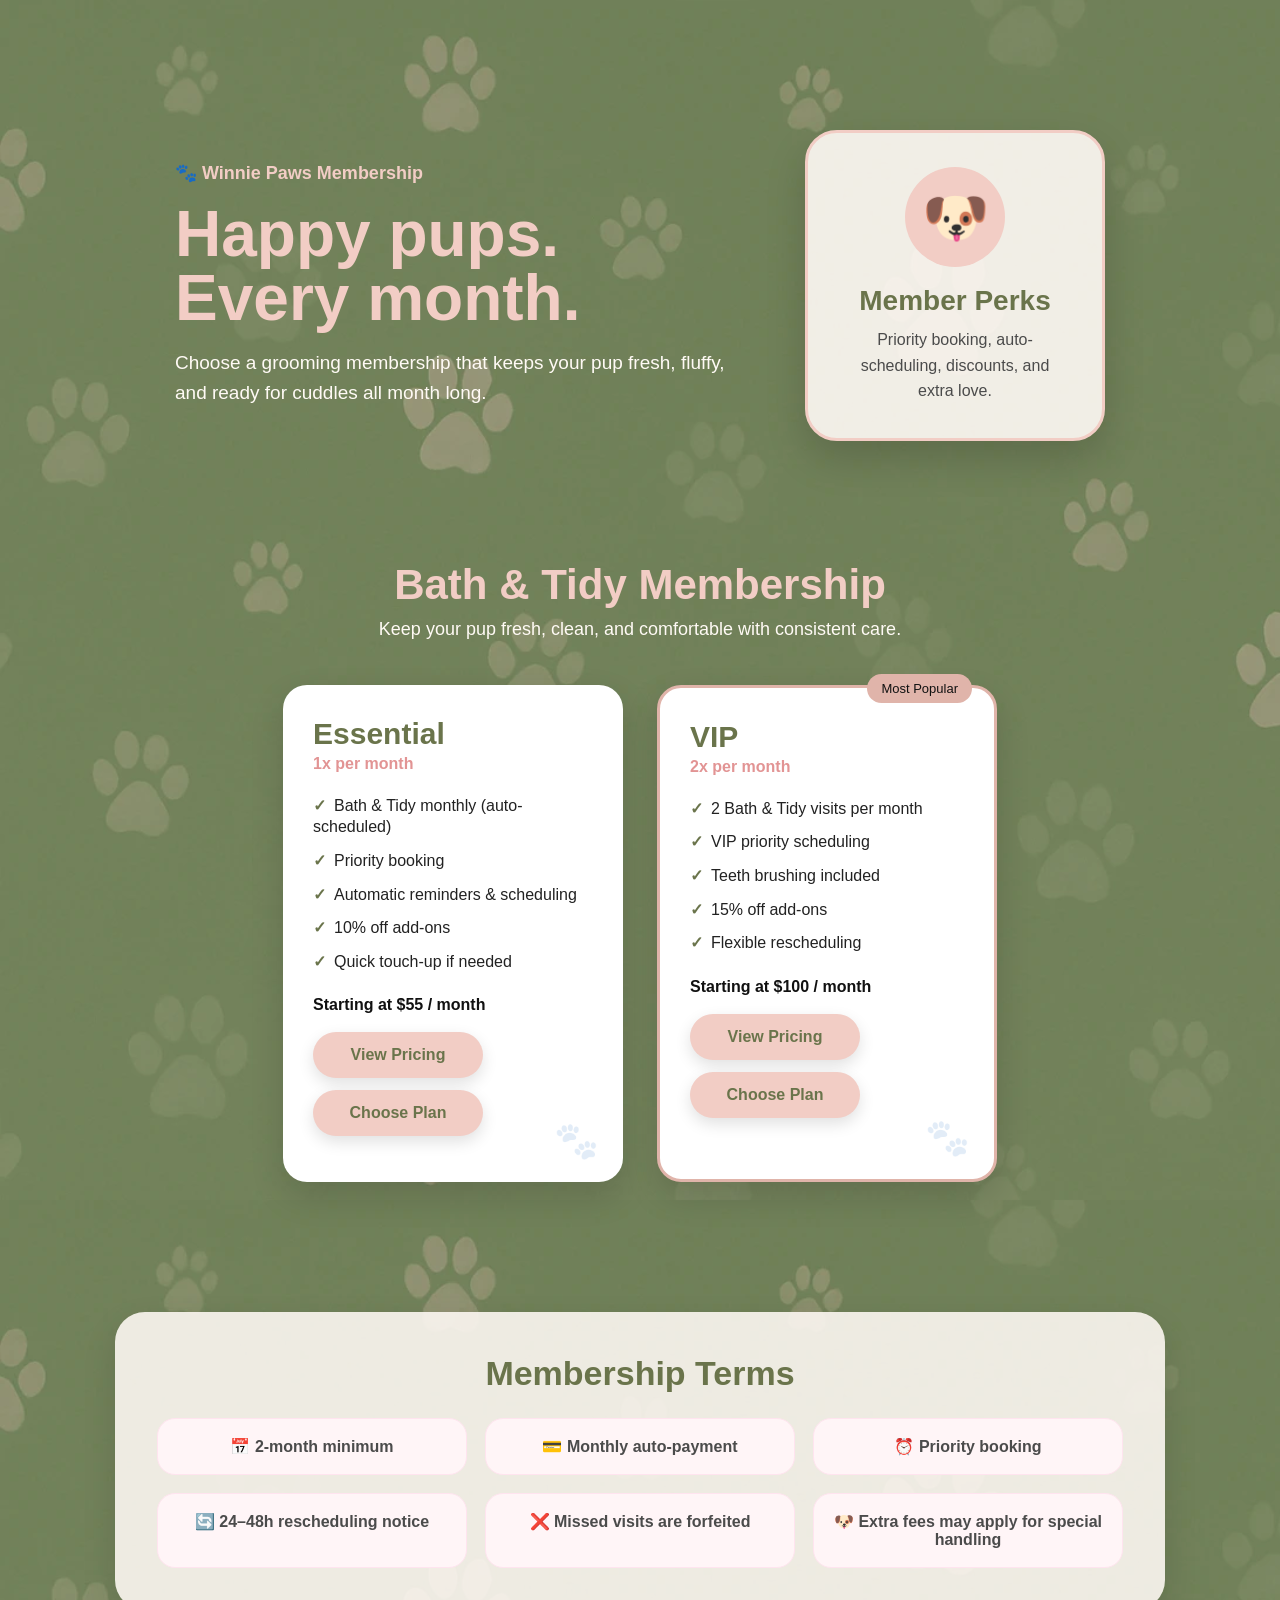
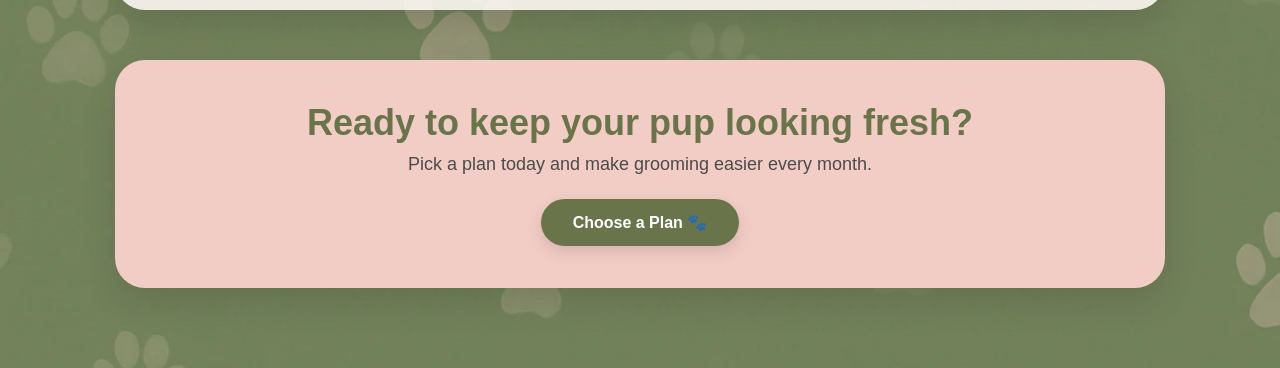
==== membership.html @ af41dc12 "Membership First commit" ====
<!DOCTYPE html>
<html lang="en">
  <head>
    <meta charset="UTF-8">
    <meta name="viewport" content="width=device-width, initial-scale=1">
    <title>Membership Plan | Winnie Paws</title>
    <link rel="stylesheet" href="styles.css" />
    <link rel="stylesheet" href="membership.css" />
  </head>

  <body>
    <section class="membership-hero">
      <div class="membership-hero-text">
        <span class="eyebrow">🐾 Winnie Paws Membership</span>
        <h1>Happy pups. Every month.</h1>
        <p>
        Choose a grooming membership that keeps your pup fresh, fluffy,
        and ready for cuddles all month long.
        </p>
      </div>

      <div class="membership-hero-card">
        <div class="pup-circle">🐶</div>
        <h3>Member Perks</h3>
        <p>Priority booking, auto-scheduling, discounts, and extra love.</p>
      </div>
    </section>

    <section class="membership-category">
      <div class="membership-category-header">
        <h2>Bath & Tidy Membership</h2>
        <p>Keep your pup fresh, clean, and comfortable with consistent care.</p>
      </div>

      <div class="membership-grid">

        <!-- ESSENTIAL -->
        <div class="plan-card">
          <h3>Essential</h3>
          <span class="plan-tag">1x per month</span>

          <ul>
            <li>Bath & Tidy monthly (auto-scheduled)</li>
            <li>Priority booking</li>
            <li>Automatic reminders & scheduling</li>
            <li>10% off add-ons</li>
            <li>Quick touch-up if needed</li>
          </ul>

          <div class="plan-price">Starting at $55 / month</div>

          <button class="btn view-pricing" data-plan="bath-essential">
            View Pricing
          </button>

          <button class="btn membership-checkout">
            Choose Plan
          </button>
        </div>

        <!-- VIP -->
        <div class="plan-card featured">
          <div class="badge">Most Popular</div>

          <h3>VIP</h3>
          <span class="plan-tag">2x per month</span>

          <ul>
            <li>2 Bath & Tidy visits per month</li>
            <li>VIP priority scheduling</li>
            <li>Teeth brushing included</li>
            <li>15% off add-ons</li>
            <li>Flexible rescheduling</li>
          </ul>

          <div class="plan-price">Starting at $100 / month</div>

          <button class="btn view-pricing" data-plan="bath-vip">
            View Pricing
          </button>

          <button class="btn membership-checkout">
            Choose Plan
          </button>
        </div>

      </div>
    </section>

    <section class="membership-terms">
      <h2>Membership Terms</h2>
      <div class="terms-grid">
        <div>📅 2-month minimum</div>
        <div>💳 Monthly auto-payment</div>
        <div>⏰ Priority booking</div>
        <div>🔄 24–48h rescheduling notice</div>
        <div>❌ Missed visits are forfeited</div>
        <div>🐶 Extra fees may apply for special handling</div>
      </div>
    </section>

    <section class="membership-cta">
      <h2>Ready to keep your pup looking fresh?</h2>
      <p>Pick a plan today and make grooming easier every month.</p>
      <a href="#bath-tidy" class="btn">Choose a Plan 🐾</a>
    </section>

    <!-- PRICES MODAL -->
    <div id="priceModal" class="price-modal-overlay" aria-hidden="true">
      <div class="price-modal-card" role="dialog" aria-modal="true" aria-labelledby="priceModalTitle">
        <button class="price-close" aria-label="Close pricing popup">&times;</button>

        <div class="price-header">
          <h2 id="priceModalTitle">Membership Pricing</h2>
          <p id="priceModalSubtitle">Pricing by dog size</p>
        </div>

        <div class="price-body" id="priceModalBody"></div>
      </div>
    </div>

    <script src="main.js" defer></script>

  </body>
</html>
---- styles.css ----
* {
    margin: 0;
    padding: 0;
    box-sizing: border-box;
}

/* colors */
:root {
  --primary-color: #ebdcdc;
  --secondary-color: #ebdcdc;
  --third-color: #e29494;
  --green: #808e5d;
  --green-dark: #6a744b;
  --pink: #f2cdc5;
  --pink-dark: #e0b4aa;
  --text-light: #fffaf5;
  --text-dark: #4b4b4b;
}

html {
  scroll-behavior: smooth;
  scroll-padding-top: 90px; /* header height */
}

body {
  font-family: arial, helvetica, sans-serif;
  background-color: #708055;
}

/* ==== HEADER SECTION ===== */
header {
  position: fixed;
  top: 0;
  width: 100%;
  background-color: rgba(0, 0, 0, 0);
  backdrop-filter: blur(6px);            /* optional blur */
  padding: 18px 0;
  box-shadow: none;
  z-index: 1000;
  transition: background 0.3s ease, box-shadow 0.3s ease;
}

header .container {
  width: 90%;
  max-width: 1200px;
  margin: 0 auto;

  display: flex;
  align-items: center;
  justify-content: space-between;
}

/* logo */
.logo {
  display: flex;
  align-items: center;
  gap: 10px;
}

.logo img {
  width: 90px;
}

#logoText {
  width: 180px;
}

/* desktop nav */
.navbar ul {
  list-style: none;
  display: flex;
  gap: 30px;
}

.navbar a {
  text-decoration: none;
  color: var(--pink);
  font-size: 18px;
  font-weight: 500;

}

.navbar a:hover {
  color: var(--pink-dark);
}

.nav-btn {
  background-color: var(--pink);
  color: var(--green-dark) !important;
  padding: 8px 16px;
  border-radius: 14px;
  font-weight: 600;
  box-shadow: 0 2px 6px rgba(0,0,0,0.2);
}

.nav-btn:hover {
  background-color: var(--pink-dark);
}

/* HAMBURGER BUTTON (hidden on desktop) */
.nav-toggle {
  display: none;
  background: none;
  border: none;
  cursor: pointer;
  padding: 6px;
  margin-left: 16px;
  z-index: 1100; /* above overlay nav */
}

/* the 3 bars */
.nav-toggle span,
.nav-toggle span::before,
.nav-toggle span::after {
  display: block;
  width: 24px;
  height: 3px;
  border-radius: 999px;
  background-color: var(--pink);
  transition: transform 0.25s ease, opacity 0.25s ease, background-color 0.25s ease;
  position: relative;
}

.nav-toggle span::before,
.nav-toggle span::after {
  content: "";
  position: absolute;
  left: 0;
}

.nav-toggle span::before { top: -7px; }
.nav-toggle span::after  { top:  7px; }

/* X state when menu is open */
.nav-toggle.open span {
  background-color: transparent;
}
.nav-toggle.open span::before {
  transform: translateY(7px) rotate(45deg);
}
.nav-toggle.open span::after {
  transform: translateY(-7px) rotate(-45deg);
}

/* SCROLLED HEADER EFFECT */
header.scrolled {
  background-color: rgba(128, 142, 93, 0.75);
  backdrop-filter: blur(8px);
  box-shadow: 0 8px 20px rgba(0,0,0,0.15);
}

/* when mobile menu is open, lock background scroll */
body.nav-open {
  overflow: hidden;
}

/* ===== MOBILE NAV OVERLAY ===== */
@media (max-width: 850px) {
  header .container {
    width: 94%;
  }

  /* show hamburger */
  .nav-toggle {
    display: block;
  }

  /* full-screen overlay nav */
  .navbar {
    position: fixed;
    top: 0;
    left: 0;
    right: 0;
    bottom: 0;

    height: 100dvh;
    min-height: 100vh;

    background: none;

    z-index: 1050;

    /* layout */
    display: flex;
    justify-content: flex-start;   /* start from top */
    align-items: flex-start;
    padding-top: 100px;            /* space under logo / header */

    opacity: 0;
    pointer-events: none;
    transition: opacity 0.3s ease;

    /* moved bg from ::before to navbar itself (fixes iOS repaint bug) */
    background-color: var(--green);
    background-image: url("./img/hero-bg.webp");
    background-repeat: repeat;
    background-size: 1400px;
    background-position: top left;

    /* force iOS Safari to paint this layer immediately */
    transform: translateZ(0);
    -webkit-transform: translateZ(0);
    will-change: transform, opacity;
  }

  .navbar ul {
    flex-direction: column;
    gap: 24px;
    width: 100%;
    align-items: center;
  }

  .navbar li {
    width: 100%;
    text-align: center;
  }

  .navbar a {
    font-size: 24px;
    color: var(--pink);
  }

  /* show overlay when body has nav-open */
  body.nav-open .navbar {
    opacity: 1;
    pointer-events: auto;
  }

  body.nav-open .hero {
    visibility: hidden;
  }

  body.nav-open header {
    background: transparent !important;
    box-shadow: none !important;
    backdrop-filter: none !important;
  }

  /* hide hero content when mobile menu is open */
  body.nav-open .hero-text,
  body.nav-open .hero-img {
    opacity: 0;
    pointer-events: none; /* just in case */
  }
}

/* ==== HERO SECTION ==== */
.hero {
  display: flex;
  align-items: center;
  justify-content: space-between;
  flex-wrap: wrap;

  /* fallback color + image */
  background-color: var(--green);
  background-image: url("./img/hero-bg.webp");
  background-repeat: no-repeat;    /* or "repeat" if you want tiling */
  background-size: cover;          /* make it fill the hero area */
  background-position: center;     /* keep it centered */

  padding: 140px 10% 70px;
  min-height: 100vh;
}

.hero-text {
  flex: 1;
  max-width: 550px;
  min-width: 300px;
}

.hero-text h1 {
  font-size: 62px; /* slightly bigger for prominence */
  color: var(--pink);
  margin-bottom: 20px;
  line-height: 1.1;
}

.hero-text p {
  font-size: 18px;
  color: var(--text-light);
  margin-bottom: 35px;
  line-height: 1.6;
}

.btn {
  background-color: var(--pink);
  color: var(--green-dark);
  padding: 14px 32px;
  border-radius: 30px;
  text-decoration: none;
  font-weight: bold;
  font-size: 16px;
  border: none;
  box-shadow: 0 6px 16px rgba(0, 0, 0, 0.12);
}

.btn:hover {
  background-color: var(--pink-dark);
  transform: translatey(-2px);
}

.btn-primary {
  background-color: var(--pink-dark); /* #e29494 */
  color: var(--green-dark);
  font-weight: 700;
}

.btn-primary:hover {
  background-color: #d97f7f; /* slightly darker */
}

.hero-img img {
  width: 420px; /* larger dog image */
  border: none; 
  transition: transform 0.4s ease;
}

.hero-img img:hover {
  transform: scale(1.05);
}

/* ----- TABLET FIX ----- */
@media (max-width: 900px) {
  .hero {
    padding: 130px 7% 50px;
    text-align: center;
    flex-direction: column;
  }

  .hero-img {
    order: -1;
  }

  .hero-text {
    max-width: 90%;
  }

  .hero-text h1 {
    font-size: 44px;
  }
  .hero-img img {
    width: 75%;
    margin-top: 0;
  }

}

/* ----- SMALL PHONE FIX ----- */
@media (max-width: 480px) {
  .hero {
    padding: 110px 5% 40px;
  }

  .hero-text h1 {
    font-size: 32px;
  }

  .hero-text p {
    font-size: 16px;
  }

  .hero-img {
    margin-bottom: 0px;
  }
  
  .hero-img img {
    width: 65%;
  }
}

/* ==== ABOUT SECTION ==== */

.about {
  background-color: var(--pink);
  background-image: url("./img/hero-bg2.webp");
  padding: 80px 10%;
}

.last {
  padding-bottom: 10px;
}

.about-content {
  display: flex;
  align-items: center;
  justify-content: space-between;
  flex-wrap: wrap;
}

.about-text {
  flex: 1;
  max-width: 500px;
}

.about-text h2 {
  color: var(--green-dark);
  font-size: 38px;
  margin-bottom: 25px;
}

.about-text p {
  color: var(--text-dark);
  font-size: 18px;
  margin-bottom: 20px;
}

.about-img img {
  width: 280px;
  border-radius: 50%;
  background-color: #ffd7e0;
  padding: 20px;
}

.about-text-box {
  padding: 30px 32px;
  border-radius: 18px;
}

/* about responsiveness */
@media (max-width: 900px) {
  .about-content {
    flex-direction: column;
    text-align: center;
  }

  .about-img img {
    margin-top: 44px;
  }
}

@media (max-width: 600px) {
  .about-text-box {
    padding: 22px 20px;
  }

  .about-text h2 {
    text-align: center;
  }

  .about-text p {
    font-size: 16px;
    text-align: center;
  }
  .about-img img {
    margin-top: 44px;
  } 
}

/* ==== SERVICES + PRICES (ONE SHARED BACKGROUND) ==== */
.services-pricing {
  background-color: var(--green);
  background-image: url("./img/hero-bg.webp");
  background-repeat: no-repeat;
  background-size: cover;
  background-position: center;
  
  padding: 80px 10%;
  text-align: center;
}

.services-pricing h2 {
  color: var(--pink);
  font-size: 40px;
  margin-bottom: 14px; 
}

.services-pricing .block {
  margin-bottom: 70px;
}

.services-pricing .block:last-child {
  margin-bottom: 0;
}

@media (max-width: 1300px) {
  .services-pricing {
    background-repeat: repeat;
    background-size: 2600px;      /* tweak 320–520px */
    background-position: top left;
  }
}

@media (max-width: 900px) {
  .services-pricing {
    background-repeat: repeat;
    background-size: 1800px;      /* tweak 320–520px */
    background-position: top left;
  }
}

@media (max-width: 600px) {
  .services-pricing {
    background-repeat: repeat;
    background-size: 1600px;      /* tweak 320–520px */
    background-position: top left;
  }
}

/* ==== SERVICES SECTION ==== */
.services {
  background: none;
  padding: 0;
  text-align: center;
}

.services h2 {
  color: var(--pink);
  font-size: 40px;
  margin-bottom: 40px;
}

.service-cards {
  display: flex;
  justify-content: center;
  flex-wrap: wrap;
  gap: 30px;
}

.card {
  background-color: white;
  border-radius: 20px;
  padding: 25px;
  width: 280px;
  box-shadow: 0 4px 10px rgba(0,0,0,0.12);
  transition: transform 0.3;
}

.card:hover {
  transform: translatey(-5px);
}

.card img {
  width: 100px;
  height: 100px;
  border-radius: 50%;
  margin-bottom: 15px;
}

.card h3 {
  color: var(--green-dark);
  font-size: 22px;
  margin-bottom: 10px;
}

.card p {
  font-size: 15px;
  color: #555;
  margin-bottom: 24px;
}

/* services responsive */
@media (max-width: 900px) {
  .card h3 {
    font-size: 20px;
  }
}

@media (max-width: 600px) {
  .card h3 {
    font-size: 20px;
  }
}

/* ==== PRICES SECTION ==== */
.prices {
  background: none;
  padding: 0;
  text-align: center;
  color: var(--pink);
}

.prices h2 {
  color: var(--pink);
  font-size: 40px;
  margin-bottom: 14px;
}

.prices-note {
  color: var(--text-light);
  max-width: 720px;
  margin: 0 auto 38px auto;
  line-height: 1.6;
  font-size: 16px;
}

.price-cards {
  display: flex;
  justify-content: center;
  flex-wrap: wrap;
  gap: 26px;
  margin-top: 10px;
}

.price-card {
  background: #ffffff;
  width: 280px;
  border-radius: 22px;
  padding: 26px 22px;
  box-shadow: 0 8px 22px rgba(0,0,0,0.14);
  transition: transform 0.25s ease;
  border: 2px solid rgba(242, 205, 197, 0.35);
}

.price-card:hover {
  transform: translateY(-6px);
}

.price-card h3 {
  color: var(--green-dark);
  font-size: 20px;
  margin-bottom: 10px;
  letter-spacing: 0.02em;
}

.price-sub {
  color: #5b5b5b;
  font-size: 14px;
  line-height: 1.55;
  margin-bottom: 18px;
  min-height: 44px; /* keeps cards aligned */
}

.price-range {
  display: flex;
  align-items: baseline;
  justify-content: center;
  gap: 10px;
  margin: 6px 0 20px 0;
}

.price-range span {
  color: #6b6b6b;
  font-size: 14px;
}

.price-range strong {
  color: var(--third-color);
  font-size: 28px;
  letter-spacing: -0.02em;
}

.prices .btn {
  display: inline-block;
  width: auto;
  min-width: 170px;
}

/* ===== PRICE MODAL (matches booking modal style) ===== */
.price-modal-overlay {
  position: fixed;
  inset: 0;
  background: rgba(0, 0, 0, 0.4);
  display: flex;
  align-items: center;
  justify-content: center;
  padding: 20px;

  opacity: 0;
  visibility: hidden;
  transition: opacity 0.25s ease, visibility 0.25s ease;
  z-index: 9998;
}

.price-modal-overlay.show {
  opacity: 1;
  visibility: visible;
}

.price-modal-card {
  background: #ffffff;
  max-width: 900px;
  width: 100%;
  border-radius: 24px;
  box-shadow: 0 30px 80px rgba(0,0,0,0.25);
  border: 3px solid var(--green);
  position: relative;
  display: flex;
  flex-direction: column;
  max-height: 90vh;
  overflow: hidden;
}

.price-breakdown {
  margin-bottom: 18px;
}

.price-breakdown h3 {
  color: var(--third-color);
  font-size: 1.05rem;
  margin: 0 0 10px;
}

.price-breakdown-list {
  list-style: none;
  padding: 0;
  margin: 0;
  display: grid;
  gap: 10px;
}

.price-breakdown-list li {
  display: flex;
  justify-content: space-between;
  align-items: center;
  gap: 14px;
  background: #fff5f7;
  border: 1px solid #ffe4ef;
  padding: 10px 12px;
  border-radius: 14px;
  color: var(--text-dark);
}

.price-breakdown-list strong {
  color: var(--green-dark);
}

.price-small-note {
  margin-top: 10px;
  font-size: 0.9rem;
  color: #666;
  line-height: 1.4;
}

/* close button */
.price-close {
  position: absolute;
  top: 16px;
  right: 16px;
  background: var(--green);
  color: #fff;
  border: none;
  width: 36px;
  height: 36px;
  line-height: 32px;
  font-size: 24px;
  font-weight: 600;
  border-radius: 50%;
  cursor: pointer;
  box-shadow: 0 8px 20px rgba(0,0,0,0.2);
}

.price-close:hover {
  background: var(--green-dark);
}

/* header */
.price-header {
  background: var(--pink);
  padding: 32px 24px 16px 24px;
  text-align: center;
  border-bottom: 1px solid var(--pink-dark);
}

.price-header h2 {
  color: var(--green-dark);
  font-size: 1.5rem;
  font-weight: 700;
  letter-spacing: -0.03em;
  margin-bottom: 8px;
}

.price-header p {
  color: #5b5b5b;
  font-size: 0.95rem;
  line-height: 1.4;
  margin: 0 auto;
  max-width: 520px;
}

/* body */
.price-body {
  background: #ffffff;
  padding: 22px 24px;
  overflow-y: auto;
  -webkit-overflow-scrolling: touch;
  flex: 1;
}

.price-detail-block h3 {
  color: var(--third-color);
  font-size: 1.05rem;
  margin: 18px 0 10px;
}

.price-detail-block ul {
  list-style: none;
  padding-left: 0;
  margin: 0;
  display: grid;
  gap: 10px;
}

.price-detail-block li {
  background: #fff5f7;
  border: 1px solid #ffe4ef;
  padding: 10px 12px;
  border-radius: 14px;
  color: var(--text-dark);
}

.price-detail-block p {
  color: #555;
  line-height: 1.6;
  margin-top: 10px;
}

.price-note {
  margin-top: 14px;
}

/* footer */
.price-footer {
  background: #fff5f7;
  border-top: 1px solid #ffe4ef;
  padding: 16px 24px;
  padding-bottom: calc(16px + env(safe-area-inset-bottom, 0px));
  display: flex;
  flex-direction: column;
  align-items: center;
  gap: 10px;
}

.price-footer .btn {
  width: auto;
  min-width: 240px;
  text-align: center;
}

/* mobile: full-screen like booking modal */
@media (max-width: 600px) {
  .price-modal-overlay {
    padding: 0;
    align-items: stretch;
    justify-content: flex-start;
  }

  .price-modal-card {
    width: 100vw;
    max-width: 100vw;
    max-height: 100vh;
    height: 100dvh;
    border-radius: 0;
    border: none;
  }

  .price-close {
    top: 12px;
    right: 12px;
    width: 32px;
    height: 32px;
    font-size: 20px;
    line-height: 30px;
    z-index: 99999;
  }
}

/* footer box */
.prices-footer {
  margin-top: 38px;
  display: flex;
  justify-content: center;
}

.prices-footer-box {
  background: rgba(242, 205, 197, 0.92);
  border-radius: 22px;
  padding: 26px 22px;
  max-width: 520px;
  width: 100%;
  box-shadow: 0 10px 26px rgba(0,0,0,0.10);
}

.prices-footer-box h4 {
  color: var(--green-dark);
  font-size: 18px;
  margin-bottom: 10px;
}

.prices-footer-box ul {
  list-style: none;
  padding: 0;
  margin: 0 0 18px 0;
  display: grid;
  gap: 8px;
}

.prices-footer-box li {
  color: var(--text-dark);
  font-size: 15px;
}

/* responsive */
@media (max-width: 600px) {
  .prices h2 {
    font-size: 32px;
  }

  .price-card {
    width: 100%;
    max-width: 360px;
  }
}

/* ===== SERVICE MODAL ===== */
.service-modal-overlay {
  position: fixed;
  inset: 0;
  background: rgba(0, 0, 0, 0.4);
  display: flex;
  align-items: center;
  justify-content: center;
  padding: 20px;

  opacity: 0;
  visibility: hidden;
  transition: opacity 0.25s ease, visibility 0.25s ease;
  z-index: 9998; /* just under booking if both existed (they won’t) */
}

.service-modal-overlay.show {
  opacity: 1;
  visibility: visible;
}

.service-modal-card {
  background: #ffffff;
  max-width: 520px;
  width: 100%;
  border-radius: 24px;
  box-shadow: 0 20px 60px rgba(0, 0, 0, 0.25);
  border: 3px solid var(--green);
  position: relative;
  padding: 28px 24px 24px;
}

.service-close {
  position: absolute;
  top: 14px;
  right: 14px;
  background: var(--green);
  color: #fff;
  border: none;
  width: 32px;
  height: 32px;
  line-height: 30px;
  font-size: 22px;
  font-weight: 600;
  border-radius: 50%;
  cursor: pointer;
  box-shadow: 0 8px 18px rgba(0, 0, 0, 0.2);
}

.service-close:hover {
  background: var(--green-dark);
}

.service-modal-header h3 {
  color: #e29494;
  font-size: 1.5rem;
  margin-bottom: 20px;
  padding-bottom: 4px;
  border-bottom: 2px solid #e29494;
  display: inline-block;
}

.service-modal-body p {
  font-size: 0.98rem;
  color: #555;
  line-height: 1.6;
}

/* ===== BOOKING MODAL OVERLAY ===== */
.booking-modal-overlay {
  position: fixed;
  inset: 0;
  background: rgba(0, 0, 0, 0.4); /* dark transparent bg behind popup */
  display: flex;
  align-items: center;
  justify-content: center;
  padding: 20px;

  opacity: 0;
  visibility: hidden;
  transition: opacity 0.25s ease, visibility 0.25s ease;
  z-index: 9999; /* above everything */
}

.booking-modal-overlay.show {
  opacity: 1;
  visibility: visible;
}

/* ===== BOOKING MODAL CARD ===== */
.booking-modal-card {
  background: #ffffff;
  max-height: 90vh;
  height: 90vh;
  max-width: 900px;
  width: 100%;
  border-radius: 24px;
  box-shadow: 0 30px 80px rgba(0,0,0,0.25);
  border: 3px solid var(--green);
  position: relative;
  display: flex;
  flex-direction: column;
  max-height: 90vh;
  overflow: hidden; /* round corners clip iframe */
}

/* close (x) button */
.booking-close {
  position: absolute;
  top: 16px;
  right: 16px;
  background: var(--green);
  color: #fff;
  border: none;
  width: 36px;
  height: 36px;
  line-height: 32px;
  font-size: 24px;
  font-weight: 600;
  border-radius: 50%;
  cursor: pointer;
  box-shadow: 0 8px 20px rgba(0,0,0,0.2);
}

.booking-close:hover {
  background: var(--green-dark);
}

/* header text inside popup */
.booking-header {
  background: var(--pink);
  padding: 32px 24px 16px 24px;
  text-align: center;
  border-bottom: 1px solid var(--pink-dark);
}

.booking-header h2 {
  color: var(--green-dark);
  font-size: 1.5rem;
  font-weight: 700;
  letter-spacing: -0.03em;
  margin-bottom: 8px;
}

.booking-header p {
  color: #5b5b5b;
  font-size: 0.95rem;
  line-height: 1.4;
  margin: 0 auto;
  max-width: 420px;
}

/* calendly iframe area */
.booking-body {
  background: #ffffff;
  padding: 16px;
  overflow: hidden;
  -webkit-overflow-scrolling: touch;
  flex: 1 1 auto; /* take available vertical space. */
}

.calendly-inline-widget {
  width: 100%;
  height: 100%;
  min-height: 0;
  border-radius: 16px;
  overflow: hidden;
  border: 2px solid #ffd7e6;
  background-color: #fff5f7; /* behind iframe load flash */
  padding: 0;
}

.calendly-inline-widget iframe {
  display: block;            /* removes inline iframe gaps */
  width: 100% !important;
  height: 100% !important;   /* key */
  border: 0 !important;
}

/* footer of popup */
.booking-footer {
  background: #fff5f7;
  border-top: 1px solid #ffe4ef;
  padding: 16px 24px;
  padding-bottom: calc(16px + env(safe-area-inset-bottom, 0px)); /* extra for iOS */

  display: flex;
  flex-direction: column;
  align-items: center;   /* center horizontally */
  justify-content: center; 
  gap: 10px;             /* spacing between elements */
}

.booking-footer .btn {
  width: auto;
  min-width: 240px;      /* keeps button width consistent */
  text-align: center;
}

/* Animate the consent button when text changes */
.consent-btn {
  display: inline-block;
  text-align: center;
  min-width: 250px;
  transition: 
    background-color 0.35s ease,
    padding 0.35s ease,
    min-width 0.35s ease,
    color 0.35s ease,
    opacity 0.25s ease;
}

/* Fade-out effect when changing text */
.consent-btn.fade-out {
  opacity: 0;
}

/* Fade-in effect after text is replaced */
.consent-btn.fade-in {
  opacity: 1;
}

/* Optional: style when switched to "Submit" */
.consent-btn.submitting {
  background-color: var(--green-dark);
  color: var(--pink);
}

/* DESKTOP/TABLET: give the widget a real height so iframe 100% works */
#calendly-inline-container.calendly-inline-widget {
  height: 100%;      /* pick what you like: 600–700 */
  min-height: 0;
}

/* iframe fills the widget */
#calendly-inline-container.calendly-inline-widget iframe {
  display: block;
  width: 100% !important;
  height: 100% !important;
  border: 0 !important;
}

/* booking modal – phones full-screen */
@media (max-width: 600px) {
  .booking-modal-overlay {
    padding: 0;                     /* no gap around card */
    align-items: stretch;           /* let card stretch vertically */
    justify-content: flex-start;    /* start at the top */
  }

  .booking-modal-card {
    width: 100vw;
    max-width: 100vw;

    /* let the card size to the real viewport */
    max-height: 100vh;
    height: auto;
    height: 100dvh; /* Safari & modern browsers use this instead of buggy 100vh */

    border-radius: 0;
    border: none;
    display: flex;
    flex-direction: column;
    overflow: hidden;
  }

  .booking-body {
    flex: 1 1 auto;
    min-height: 0;
    padding: 12px;
    overflow: hidden; /* no modal scroll */
  }

  .calendly-inline-widget {
    height: 100%;
    min-height: 0;
    overflow: auto;     /* ← Calendly scrolls */
    -webkit-overflow-scrolling: touch;
  }

  /* Let Calendly occupy the full available height */
  #calendly-inline-container.calendly-inline-widget {
    height: 100%;
    min-height: 0;
    overflow: hidden; /* IMPORTANT */
  }

  /* Make the Calendly iframe scroll instead */
  #calendly-inline-container.calendly-inline-widget iframe {
    width: 100% !important;
    height: 100% !important;
    overflow: auto !important;
    -webkit-overflow-scrolling: touch;
  }

  .booking-modal-card {
    overflow: hidden;  /* ← no scrolling here */
  }

  .booking-header {
    padding: 40px 24px 16px 24px;   /* a bit of top spacing */
  }

  .booking-close {
    top: 12px;
    right: 12px;
    width: 32px;
    height: 32px;
    font-size: 20px;
    line-height: 30px;
    z-index: 99999;                 /* keep close button above iframe */
  }

  .booking-header h2 {
    font-size: 1.25rem;
  }

  .booking-header p {
    font-size: 0.9rem;
  }
}

/* button in navbar can look special if you want */
.schedule-btn {
  background-color: #ff5fa2;
  color: #fff;
  padding: 8px 16px;
  border-radius: 20px;
  text-decoration: none;
  font-weight: 600;
  transition: background 0.2s;
}

.schedule-btn:hover {
  background-color: #e29494;
  color: #fff;
}

/* ==== MEMBERSHIP SECTION ==== */
.hero-actions {
  display: flex;
  gap: 16px;
  flex-wrap: wrap;
  align-items: center;
}

.btn-outline {
  background: transparent;
  color: var(--pink);
  border: 2px solid var(--pink);
}

.btn-outline:hover {
  background: var(--pink);
  color: var(--green-dark);
}

.membership-section {
  background-color: var(--pink);
  background-image: url("./img/hero-bg2.webp");
  padding: 80px 10%;
}

.membership-inner {
  max-width: 1100px;
  margin: 0 auto;
  display: flex;
  gap: 50px;
  align-items: center;
  justify-content: space-between;
  flex-wrap: wrap;
}

.membership-text {
  flex: 1;
  min-width: 280px;
}

.membership-badge {
  display: inline-block;
  color: var(--third-color);
  font-weight: 700;
  margin-bottom: 16px;
}

.membership-text h2 {
  color: var(--green-dark);
  font-size: 42px;
  line-height: 1.1;
  margin-bottom: 18px;
}

.membership-text p {
  color: var(--text-dark);
  font-size: 18px;
  line-height: 1.6;
  max-width: 520px;
  margin-bottom: 28px;
}

.membership-btn {
  background-color: var(--green-dark);
  color: #fff;
}

.membership-btn:hover {
  background-color: var(--green);
}

.membership-card {
  flex: 1;
  min-width: 280px;
  background: rgba(255, 250, 245, 0.75);
  border: 2px solid rgba(226, 148, 148, 0.35);
  border-radius: 28px;
  padding: 34px;
  box-shadow: 0 10px 26px rgba(0,0,0,0.10);
}

.membership-card h3 {
  color: var(--green-dark);
  font-size: 26px;
  margin-bottom: 20px;
}

.membership-card ul {
  list-style: none;
  display: grid;
  gap: 14px;
}

.membership-card li {
  color: var(--text-dark);
  font-size: 16px;
}

.membership-card li::before {
  content: "🐾";
  margin-right: 10px;
}

@media (max-width: 700px) {
  .hero-actions {
    justify-content: center;
  }

  .membership-section {
    text-align: center;
  }

  .membership-text h2 {
    font-size: 32px;
  }

  .membership-text p {
    margin-left: auto;
    margin-right: auto;
  }
}

/* ==== CONTACT SECTION ==== */
.contact-section {
  background-image: url("./img/hero-bg2.webp");
  padding: 80px 10%;
  text-align: center;
  border-top: none;
}

.contact-inner {
  max-width: 600px;
  margin: 0 auto; /* centers the whole block */
}

.contact-section h2 {
  color: var(--green-dark);
  font-size: 32px;
  margin-bottom: 20px;
  font-weight: 700;
  letter-spacing: -0.03em;
}

.contact-section p {
  font-size: 16px;
  color: var(--text-dark);
  margin-bottom: 8px;
}

.contact-section .btn {
  display: inline-block;
  margin-top: 25px; /* space above button */
  padding: 14px 34px;
  font-size: 16px;
  border-radius: 30px;
  background-color: var(--green-dark);
  color: #fff;
  font-weight: 700;
  text-decoration: none;
  box-shadow: 0 6px 18px rgba(255, 95, 162, 0.3);
  transition: all 0.3s ease;
}

.contact-section .btn:hover {
  background-color: var(--green);
  transform: translatey(-3px);
}

/* global tiny-screen tweak */
@media (max-width: 400px) {
  section {
    padding-left: 5%;
    padding-right: 5%;
  }
}
---- membership.css ----
body {
  background-color: var(--green);
  background-image: url("./img/hero-bg.webp");
  background-repeat: repeat;
  background-size: 1800px;
}

.membership-category {
  min-height: 100vh;
  padding: 90px 10%;
  text-align: center;
}

.membership-category-header h2 {
  color: var(--pink);
  font-size: 42px;
  margin-bottom: 10px;
}

.membership-category-header p {
  color: var(--text-light);
  font-size: 18px;
  margin-bottom: 45px;
}

.membership-grid {
  display: flex;
  justify-content: center;
  gap: 34px;
  flex-wrap: wrap;
}

.plan-card {
  background: #fff;
  border-radius: 24px;
  padding: 34px 30px;
  width: 340px;
  text-align: left;
  position: relative;
  box-shadow: 0 14px 34px rgba(0,0,0,0.14);
}

.plan-card h3 {
  color: var(--green-dark);
  font-size: 30px;
  line-height: 1;
}

.plan-tag {
  color: var(--third-color);
  font-weight: bold;
  display: block;
  margin: 6px 0 22px;
}

.plan-card ul {
  list-style: none;
  margin-bottom: 24px;
  display: grid;
  gap: 12px;
}

.plan-card li {
  line-height: 1.35;
  color: #222;
}

.plan-card li::before {
  content: "✓";
  color: var(--green-dark);
  font-weight: 800;
  margin-right: 8px;
}

.plan-price {
  font-weight: 800;
  margin-bottom: 18px;
  color: #111;
}

.plan-card .btn {
  display: block;
  width: 170px;
  text-align: center;
  margin-bottom: 12px;
  cursor: pointer;
}

.featured {
  border: 3px solid var(--pink-dark);
}

.badge {
  position: absolute;
  top: -14px;
  right: 22px;
  background: var(--pink-dark);
  color: #111;
  padding: 7px 14px;
  border-radius: 999px;
  font-size: 13px;
}

@media (max-width: 700px) {
  .membership-category {
    padding: 60px 6%;
  }

  .membership-category-header h2 {
    font-size: 34px;
  }

  .plan-card {
    width: 100%;
    max-width: 360px;
  }

  .featured {
    transform: none;
  }
}

.membership-hero {
  min-height: 55vh;
  padding: 130px 10% 60px;
  display: flex;
  align-items: center;
  justify-content: center;
  gap: 70px;
  flex-wrap: wrap;
  text-align: left;
}

.membership-hero-text {
  max-width: 560px;
}

.eyebrow {
  color: var(--pink);
  font-weight: 800;
  font-size: 18px;
}

.membership-hero h1 {
  color: var(--pink);
  font-size: 64px;
  line-height: 1;
  margin: 18px 0;
}

.membership-hero p {
  color: var(--text-light);
  font-size: 19px;
  line-height: 1.6;
}

.membership-hero-card {
  background: rgba(255, 250, 245, 0.9);
  border: 3px solid var(--pink);
  border-radius: 32px;
  padding: 34px;
  width: 300px;
  text-align: center;
  box-shadow: 0 18px 40px rgba(0,0,0,0.16);
}

.pup-circle {
  width: 100px;
  height: 100px;
  background: var(--pink);
  border-radius: 50%;
  display: grid;
  place-items: center;
  font-size: 54px;
  margin: 0 auto 18px;
}

.membership-hero-card h3 {
  color: var(--green-dark);
  font-size: 28px;
  margin-bottom: 10px;
}

.membership-hero-card p {
  color: var(--text-dark);
  font-size: 16px;
}

.membership-category {
  padding-top: 60px;
  min-height: auto;
}

.plan-card::after {
  content: "🐾";
  position: absolute;
  right: 24px;
  bottom: 20px;
  font-size: 36px;
  opacity: 0.12;
}

.membership-terms {
  background: rgba(255, 250, 245, 0.88);
  margin: 40px auto;
  max-width: 1050px;
  border-radius: 30px;
  padding: 42px;
  text-align: center;
  box-shadow: 0 14px 34px rgba(0,0,0,0.12);
}

.membership-terms h2 {
  color: var(--green-dark);
  font-size: 34px;
  margin-bottom: 25px;
}

.terms-grid {
  display: grid;
  grid-template-columns: repeat(3, 1fr);
  gap: 18px;
}

.terms-grid div {
  background: #fff5f7;
  border: 1px solid #ffe4ef;
  border-radius: 18px;
  padding: 18px;
  color: var(--text-dark);
  font-weight: 700;
}

.membership-cta {
  margin: 50px auto 80px;
  max-width: 1050px;
  background: var(--pink);
  border-radius: 30px;
  padding: 42px 10%;
  text-align: center;
  box-shadow: 0 14px 34px rgba(0,0,0,0.12);
}

.membership-cta h2 {
  color: var(--green-dark);
  font-size: 36px;
  margin-bottom: 10px;
}

.membership-cta p {
  color: var(--text-dark);
  margin-bottom: 24px;
  font-size: 18px;
}

.membership-cta .btn {
  background: var(--green-dark);
  color: #fff;
  display: inline-block;
}

@media (max-width: 800px) {
  .membership-hero {
    text-align: center;
    padding-top: 90px;
  }

  .membership-hero h1 {
    font-size: 44px;
  }

  .terms-grid {
    grid-template-columns: 1fr;
  }
}
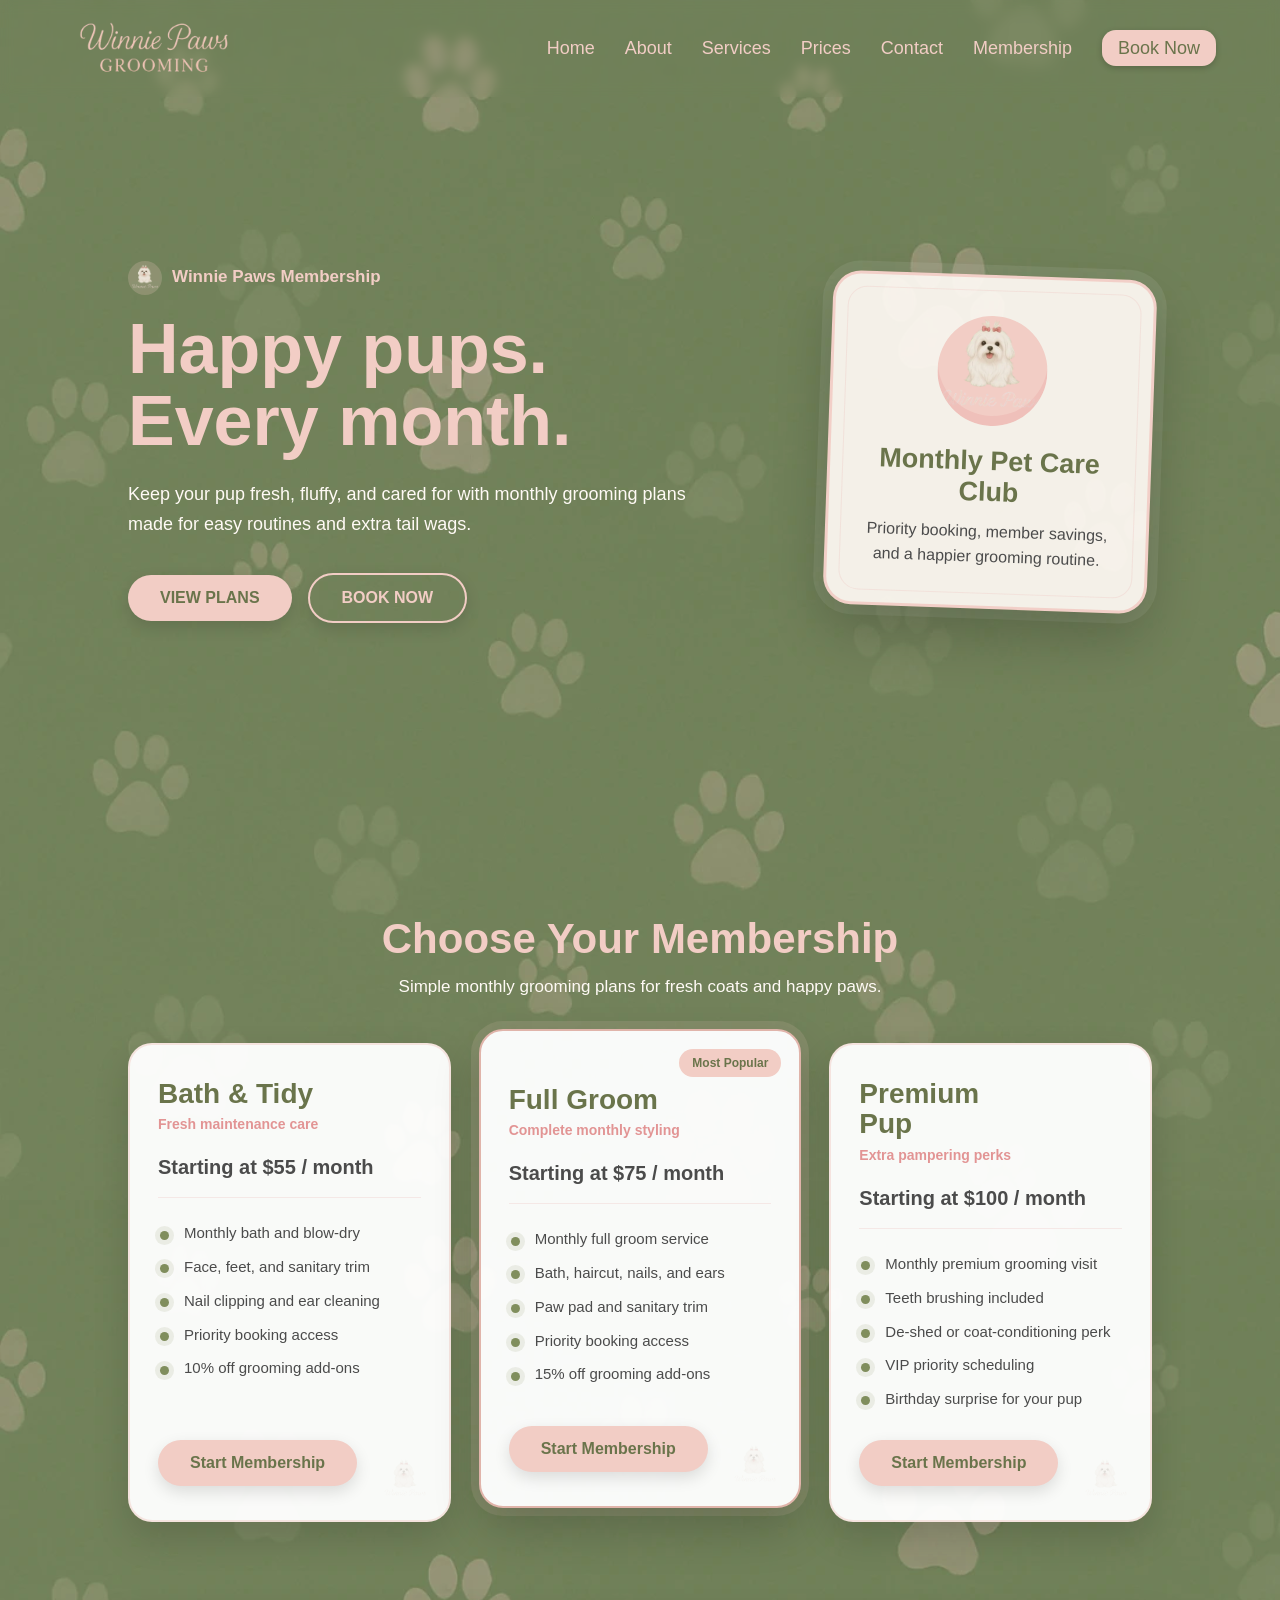
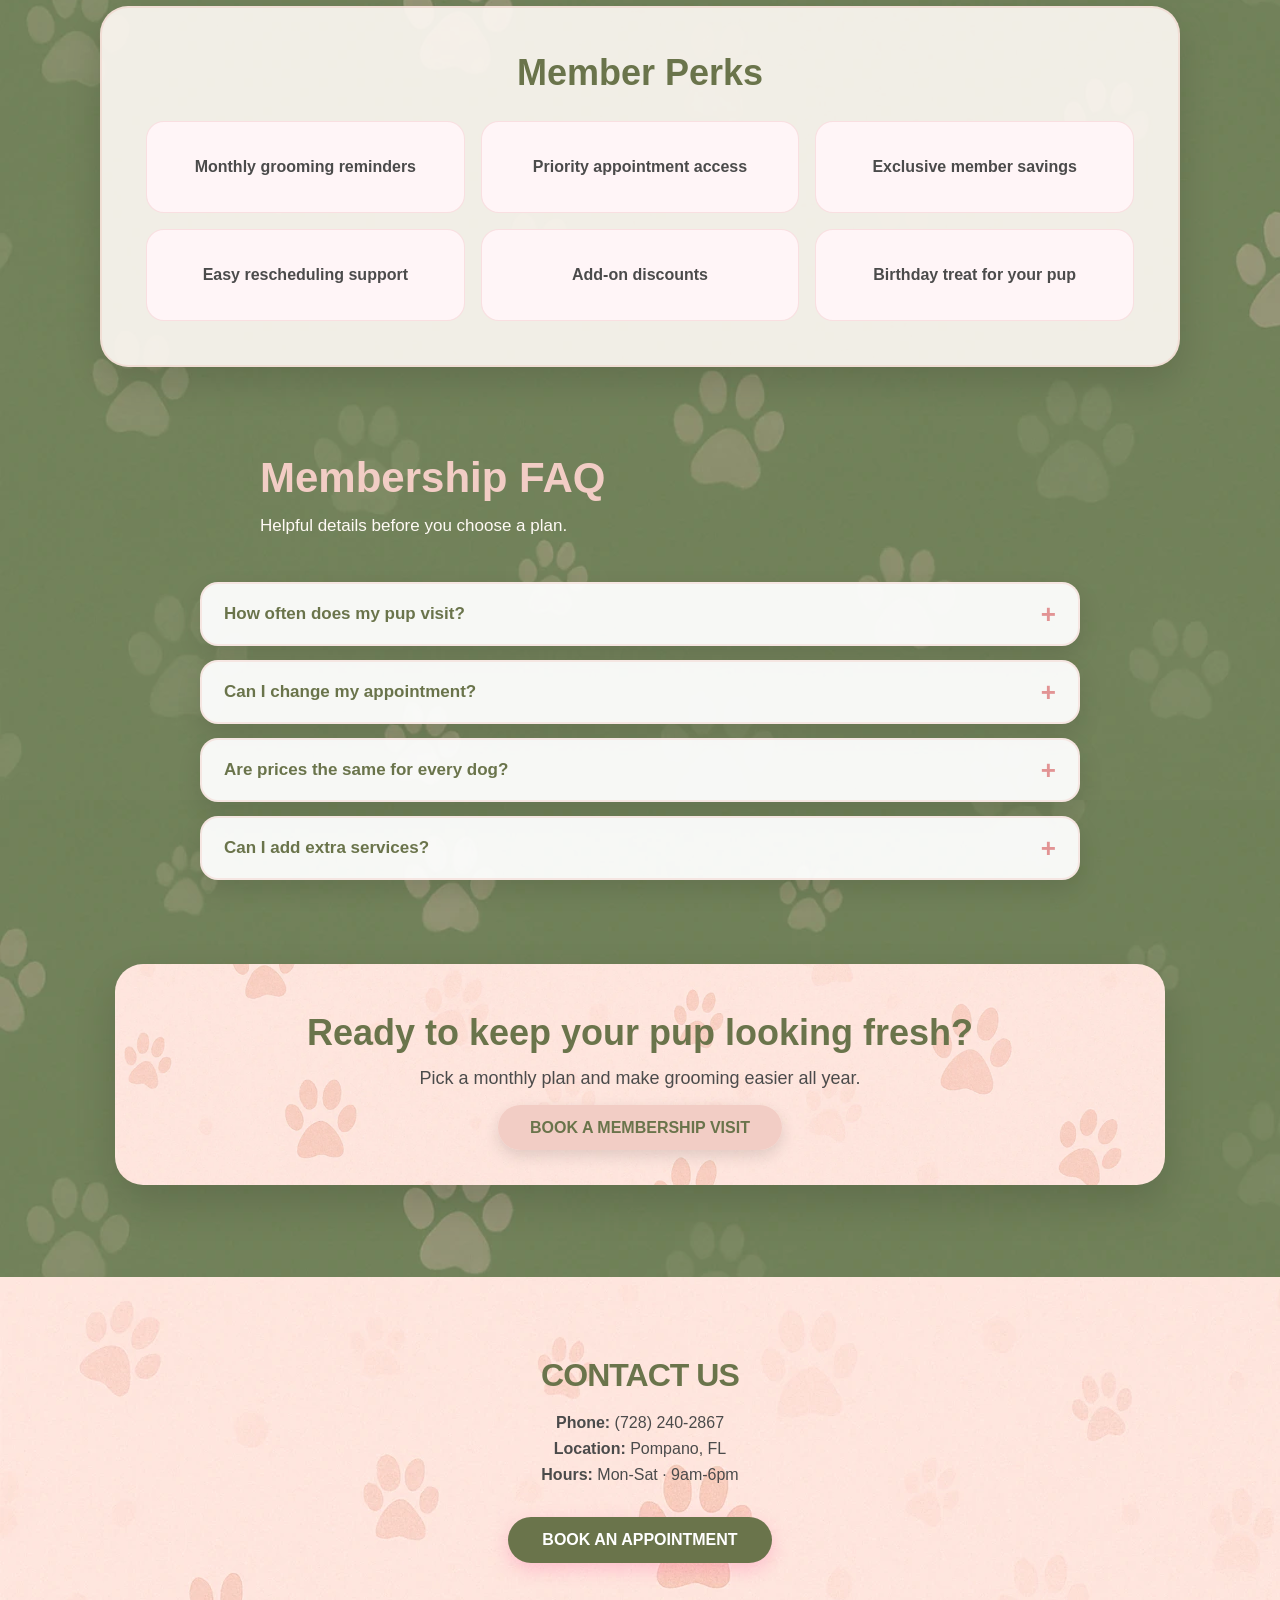
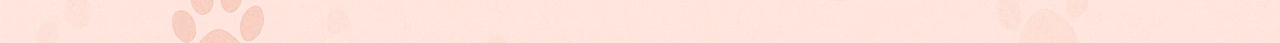
==== commit f17f3649: "Membership Improvements" ====
--- a/membership.html
+++ b/membership.html
@@ -2,124 +2,214 @@
 <html lang="en">
   <head>
     <meta charset="UTF-8">
-    <meta name="viewport" content="width=device-width, initial-scale=1">
-    <title>Membership Plan | Winnie Paws</title>
+    <meta name="viewport" content="width=device-width, initial-scale=1.0">
+    <title>Membership | Winnie Paws</title>
     <link rel="stylesheet" href="styles.css" />
     <link rel="stylesheet" href="membership.css" />
+    <link href="https://assets.calendly.com/assets/external/widget.css" rel="stylesheet">
+    <link rel="icon" type="image/png" href="./img/winni1.webp"/>
+    <link rel="preload" as="image" href="./img/hero-bg.webp" type="image/webp">
   </head>
 
   <body>
-    <section class="membership-hero">
-      <div class="membership-hero-text">
-        <span class="eyebrow">🐾 Winnie Paws Membership</span>
-        <h1>Happy pups. Every month.</h1>
-        <p>
-        Choose a grooming membership that keeps your pup fresh, fluffy,
-        and ready for cuddles all month long.
-        </p>
+    <!-- Header Section -->
+    <header>
+      <div class="container">
+        <div class="logo">
+          <a href="index.html#hero"><img id="logoText" src="./img/winni2.webp" alt="Winnie Paws logo"></a>
+        </div>
+
+        <!-- HAMBURGER BUTTON (shown on mobile) -->
+        <button class="nav-toggle" aria-label="Toggle navigation">
+          <span></span>
+        </button>
+
+        <!-- NAV LINKS -->
+        <nav class="navbar" id="mainNav">
+          <ul>
+            <li class="navitem"><a href="index.html#hero">Home</a></li>
+            <li class="navitem"><a href="index.html#about">About</a></li>
+            <li class="navitem"><a href="index.html#servicos">Services</a></li>
+            <li class="navitem"><a href="index.html#prices">Prices</a></li>
+            <li class="navitem"><a href="#contact">Contact</a></li>
+            <li class="navitem"><a href="#plans">Membership</a></li>
+            <li class="navitem"><a href="#" class="open-booking nav-btn">Book Now</a></li>
+          </ul>
+        </nav>
       </div>
-
-      <div class="membership-hero-card">
-        <div class="pup-circle">🐶</div>
-        <h3>Member Perks</h3>
-        <p>Priority booking, auto-scheduling, discounts, and extra love.</p>
+    </header>
+
+    <main class="membership-page">
+      <section class="membership-hero" aria-labelledby="membership-hero-title">
+        <div class="membership-hero__content membership-hero-text">
+          <span class="membership-hero__eyebrow eyebrow">Winnie Paws Membership</span>
+          <h1 id="membership-hero-title">Happy pups. Every month.</h1>
+          <p>
+            Keep your pup fresh, fluffy, and cared for with monthly grooming
+            plans made for easy routines and extra tail wags.
+          </p>
+          <div class="membership-hero__actions hero-actions">
+            <a href="#plans" class="btn">VIEW PLANS</a>
+            <a href="#" class="btn btn-outline open-booking">BOOK NOW</a>
+          </div>
+        </div>
+
+        <div class="membership-hero__media membership-hero-card" aria-label="Membership highlights">
+          <div class="pup-circle" aria-hidden="true">🐾</div>
+          <h3>Monthly Pet Care Club</h3>
+          <p>Priority booking, member savings, and a happier grooming routine.</p>
+        </div>
+      </section>
+
+      <section class="membership-plans membership-category" id="plans" aria-labelledby="membership-plans-title">
+        <div class="membership-category-header">
+          <h2 id="membership-plans-title">Choose Your Membership</h2>
+          <p>Simple monthly grooming plans for fresh coats and happy paws.</p>
+        </div>
+
+        <div class="membership-plans__grid membership-grid">
+          <article class="membership-plan plan-card">
+            <h3>Bath &amp; Tidy</h3>
+            <span class="plan-tag">Fresh maintenance care</span>
+            <p class="membership-plan__price plan-price">Starting at $55 / month</p>
+            <ul class="membership-plan__list">
+              <li>Monthly bath and blow-dry</li>
+              <li>Face, feet, and sanitary trim</li>
+              <li>Nail clipping and ear cleaning</li>
+              <li>Priority booking access</li>
+              <li>10% off grooming add-ons</li>
+            </ul>
+            <a href="#" class="btn open-booking">Start Membership</a>
+          </article>
+
+          <article class="membership-plan membership-plan--featured plan-card featured">
+            <div class="membership-plan__badge badge">Most Popular</div>
+            <h3>Full Groom</h3>
+            <span class="plan-tag">Complete monthly styling</span>
+            <p class="membership-plan__price plan-price">Starting at $75 / month</p>
+            <ul class="membership-plan__list">
+              <li>Monthly full groom service</li>
+              <li>Bath, haircut, nails, and ears</li>
+              <li>Paw pad and sanitary trim</li>
+              <li>Priority booking access</li>
+              <li>15% off grooming add-ons</li>
+            </ul>
+            <a href="#" class="btn open-booking">Start Membership</a>
+          </article>
+
+          <article class="membership-plan plan-card">
+            <h3>Premium Pup</h3>
+            <span class="plan-tag">Extra pampering perks</span>
+            <p class="membership-plan__price plan-price">Starting at $100 / month</p>
+            <ul class="membership-plan__list">
+              <li>Monthly premium grooming visit</li>
+              <li>Teeth brushing included</li>
+              <li>De-shed or coat-conditioning perk</li>
+              <li>VIP priority scheduling</li>
+              <li>Birthday surprise for your pup</li>
+            </ul>
+            <a href="#" class="btn open-booking">Start Membership</a>
+          </article>
+        </div>
+      </section>
+
+      <section class="membership-perks membership-terms" aria-labelledby="membership-perks-title">
+        <h2 id="membership-perks-title">Member Perks</h2>
+        <div class="membership-perks__grid terms-grid">
+          <div class="membership-perks__item">Monthly grooming reminders</div>
+          <div class="membership-perks__item">Priority appointment access</div>
+          <div class="membership-perks__item">Exclusive member savings</div>
+          <div class="membership-perks__item">Easy rescheduling support</div>
+          <div class="membership-perks__item">Add-on discounts</div>
+          <div class="membership-perks__item">Birthday treat for your pup</div>
+        </div>
+      </section>
+
+      <section class="membership-faq" aria-labelledby="membership-faq-title">
+        <div class="membership-category-header">
+          <h2 id="membership-faq-title">Membership FAQ</h2>
+          <p>Helpful details before you choose a plan.</p>
+        </div>
+
+        <div class="membership-faq__list">
+          <details class="membership-faq__item">
+            <summary>How often does my pup visit?</summary>
+            <p>Each membership includes one scheduled grooming visit per month.</p>
+          </details>
+
+          <details class="membership-faq__item">
+            <summary>Can I change my appointment?</summary>
+            <p>Yes. Please give 24-48 hours notice so we can find another time that works.</p>
+          </details>
+
+          <details class="membership-faq__item">
+            <summary>Are prices the same for every dog?</summary>
+            <p>Starting prices vary by coat, size, service needs, and behavior.</p>
+          </details>
+
+          <details class="membership-faq__item">
+            <summary>Can I add extra services?</summary>
+            <p>Yes. Members receive savings on popular add-ons when available.</p>
+          </details>
+        </div>
+      </section>
+
+      <section class="membership-cta" aria-labelledby="membership-cta-title">
+        <h2 id="membership-cta-title">Ready to keep your pup looking fresh?</h2>
+        <p>Pick a monthly plan and make grooming easier all year.</p>
+        <a href="#" class="btn open-booking">BOOK A MEMBERSHIP VISIT</a>
+      </section>
+    </main>
+
+    <footer id="contact" class="contact-section">
+      <div class="contact-inner">
+        <h2>CONTACT US</h2>
+        <p><strong>Phone:</strong> (728) 240-2867</p>
+        <p><strong>Location:</strong> Pompano, FL</p>
+        <p><strong>Hours:</strong> Mon-Sat · 9am-6pm</p>
+        <a href="#" class="btn open-booking">BOOK AN APPOINTMENT</a>
       </div>
-    </section>
-
-    <section class="membership-category">
-      <div class="membership-category-header">
-        <h2>Bath & Tidy Membership</h2>
-        <p>Keep your pup fresh, clean, and comfortable with consistent care.</p>
-      </div>
-
-      <div class="membership-grid">
-
-        <!-- ESSENTIAL -->
-        <div class="plan-card">
-          <h3>Essential</h3>
-          <span class="plan-tag">1x per month</span>
-
-          <ul>
-            <li>Bath & Tidy monthly (auto-scheduled)</li>
-            <li>Priority booking</li>
-            <li>Automatic reminders & scheduling</li>
-            <li>10% off add-ons</li>
-            <li>Quick touch-up if needed</li>
-          </ul>
-
-          <div class="plan-price">Starting at $55 / month</div>
-
-          <button class="btn view-pricing" data-plan="bath-essential">
-            View Pricing
-          </button>
-
-          <button class="btn membership-checkout">
-            Choose Plan
-          </button>
-        </div>
-
-        <!-- VIP -->
-        <div class="plan-card featured">
-          <div class="badge">Most Popular</div>
-
-          <h3>VIP</h3>
-          <span class="plan-tag">2x per month</span>
-
-          <ul>
-            <li>2 Bath & Tidy visits per month</li>
-            <li>VIP priority scheduling</li>
-            <li>Teeth brushing included</li>
-            <li>15% off add-ons</li>
-            <li>Flexible rescheduling</li>
-          </ul>
-
-          <div class="plan-price">Starting at $100 / month</div>
-
-          <button class="btn view-pricing" data-plan="bath-vip">
-            View Pricing
-          </button>
-
-          <button class="btn membership-checkout">
-            Choose Plan
-          </button>
-        </div>
-
-      </div>
-    </section>
-
-    <section class="membership-terms">
-      <h2>Membership Terms</h2>
-      <div class="terms-grid">
-        <div>📅 2-month minimum</div>
-        <div>💳 Monthly auto-payment</div>
-        <div>⏰ Priority booking</div>
-        <div>🔄 24–48h rescheduling notice</div>
-        <div>❌ Missed visits are forfeited</div>
-        <div>🐶 Extra fees may apply for special handling</div>
-      </div>
-    </section>
-
-    <section class="membership-cta">
-      <h2>Ready to keep your pup looking fresh?</h2>
-      <p>Pick a plan today and make grooming easier every month.</p>
-      <a href="#bath-tidy" class="btn">Choose a Plan 🐾</a>
-    </section>
-
-    <!-- PRICES MODAL -->
-    <div id="priceModal" class="price-modal-overlay" aria-hidden="true">
-      <div class="price-modal-card" role="dialog" aria-modal="true" aria-labelledby="priceModalTitle">
-        <button class="price-close" aria-label="Close pricing popup">&times;</button>
-
-        <div class="price-header">
-          <h2 id="priceModalTitle">Membership Pricing</h2>
-          <p id="priceModalSubtitle">Pricing by dog size</p>
-        </div>
-
-        <div class="price-body" id="priceModalBody"></div>
+    </footer>
+
+    <!-- BOOKING MODAL -->
+    <div id="bookingModal" class="booking-modal-overlay">
+      <div class="booking-modal-card">
+        <button class="booking-close" aria-label="Close scheduling popup">&times;</button>
+
+        <div class="booking-header">
+          <h2>Book Your Grooming Appointment</h2>
+          <p>Choose a time that works for you. We will pamper your pup.</p>
+        </div>
+
+        <div class="booking-body">
+          <!-- Calendly inline widget -->
+          <div
+            id="calendly-inline-container"
+            class="calendly-inline-widget"
+            style="min-width:320px;"
+          ></div>
+          <!-- Calendly inline widget end -->
+        </div>
+
+        <div class="booking-footer">
+          <!-- Download consent form button -->
+          <a
+            href="#"
+            id="consent-download-btn"
+            class="btn consent-btn btn-primary"
+          >
+            DOWNLOAD CONSENT FORM
+          </a>
+
+          <small>Questions? Text us at (728) 240-2867.</small>
+        </div>
       </div>
     </div>
 
+    <!-- Calendly script (required for embedded widget) -->
+    <script src="https://assets.calendly.com/assets/external/widget.js"></script>
+
+    <!-- Your main JS -->
     <script src="main.js" defer></script>
-
   </body>
 </html>
--- a/membership.css
+++ b/membership.css
@@ -1,275 +1,649 @@
-body {
+.membership-page {
   background-color: var(--green);
   background-image: url("./img/hero-bg.webp");
   background-repeat: repeat;
   background-size: 1800px;
+  overflow: hidden;
+}
+
+.membership-hero {
+  min-height: 92vh;
+  padding: 148px 10% 92px;
+  display: flex;
+  align-items: center;
+  justify-content: space-between;
+  gap: clamp(44px, 7vw, 92px);
+  position: relative;
+}
+
+.membership-hero__content {
+  max-width: 610px;
+  position: relative;
+  z-index: 1;
+}
+
+.membership-hero__eyebrow {
+  display: inline-block;
+  color: var(--pink);
+  font-size: 17px;
+  font-weight: 800;
+  margin-bottom: 18px;
+}
+
+.membership-hero__eyebrow::before {
+  content: "";
+  display: inline-grid;
+  place-items: center;
+  width: 34px;
+  height: 34px;
+  margin-right: 10px;
+  border-radius: 50%;
+  background: rgba(242, 205, 197, 0.22);
+  background-image: url("./img/winni1.webp");
+  background-position: center;
+  background-repeat: no-repeat;
+  background-size: 28px;
+  vertical-align: middle;
+}
+
+.membership-hero h1 {
+  color: var(--pink);
+  font-size: clamp(44px, 6vw, 70px);
+  line-height: 1.04;
+  margin-bottom: 22px;
+  max-width: 680px;
+}
+
+.membership-hero__content > p {
+  max-width: 560px;
+  color: var(--text-light);
+  font-size: 18px;
+  line-height: 1.65;
+  margin-bottom: 34px;
+}
+
+.membership-hero-card {
+  width: min(100%, 340px);
+  padding: 38px 32px 36px;
+  text-align: center;
+  border: 3px solid rgba(242, 205, 197, 0.9);
+  border-radius: 28px;
+  background: rgba(255, 250, 245, 0.92);
+  box-shadow:
+    0 26px 56px rgba(0, 0, 0, 0.2),
+    0 0 0 10px rgba(255, 250, 245, 0.08);
+  transform: rotate(2deg);
+  position: relative;
+  z-index: 1;
+}
+
+.membership-hero-card::before {
+  content: "";
+  position: absolute;
+  inset: 12px;
+  border: 1px solid rgba(226, 148, 148, 0.16);
+  border-radius: 20px;
+  pointer-events: none;
+}
+
+.membership-hero-card .pup-circle {
+  width: 110px;
+  height: 110px;
+  display: grid;
+  place-items: center;
+  margin: 0 auto 20px;
+  border-radius: 50%;
+  background: var(--pink);
+  background-image: url("./img/hero-dog.webp");
+  background-position: center;
+  background-repeat: no-repeat;
+  background-size: cover;
+  color: transparent;
+  font-size: 0;
+  box-shadow: inset 0 -10px 0 rgba(226, 148, 148, 0.22);
+}
+
+.membership-hero-card .pup-circle::before {
+  content: "";
+}
+
+.membership-hero-card h3 {
+  color: var(--green-dark);
+  font-size: 27px;
+  line-height: 1.15;
+  margin-bottom: 12px;
+}
+
+.membership-hero-card p {
+  color: var(--text-dark);
+  font-size: 16px;
+  line-height: 1.55;
 }
 
 .membership-category {
-  min-height: 100vh;
-  padding: 90px 10%;
+  padding: 88px 10% 76px;
   text-align: center;
+}
+
+.membership-category-header {
+  max-width: 760px;
+  margin: 0 auto 42px;
 }
 
 .membership-category-header h2 {
   color: var(--pink);
   font-size: 42px;
-  margin-bottom: 10px;
+  line-height: 1.1;
+  margin-bottom: 12px;
 }
 
 .membership-category-header p {
   color: var(--text-light);
-  font-size: 18px;
-  margin-bottom: 45px;
-}
-
-.membership-grid {
+  font-size: 17px;
+  line-height: 1.55;
+}
+
+.membership-plans__grid {
+  max-width: 1160px;
+  margin: 0 auto;
+  display: grid;
+  grid-template-columns: repeat(3, minmax(0, 1fr));
+  gap: 28px;
+  align-items: stretch;
+}
+
+.membership-plan {
+  min-height: 100%;
+  padding: 34px 28px;
   display: flex;
-  justify-content: center;
-  gap: 34px;
-  flex-wrap: wrap;
-}
-
-.plan-card {
-  background: #fff;
+  flex-direction: column;
+  position: relative;
+  overflow: hidden;
+  text-align: left;
+  border: 2px solid rgba(242, 205, 197, 0.5);
   border-radius: 24px;
-  padding: 34px 30px;
-  width: 340px;
-  text-align: left;
-  position: relative;
-  box-shadow: 0 14px 34px rgba(0,0,0,0.14);
-}
-
-.plan-card h3 {
+  background: rgba(255, 255, 255, 0.96);
+  box-shadow: 0 16px 36px rgba(0, 0, 0, 0.14);
+  transition: transform 0.22s ease, box-shadow 0.22s ease;
+}
+
+.membership-plan:hover {
+  transform: translateY(-6px);
+  box-shadow: 0 22px 46px rgba(0, 0, 0, 0.18);
+}
+
+.membership-plan::after {
+  content: "";
+  width: 44px;
+  height: 44px;
+  position: absolute;
+  right: 22px;
+  bottom: 18px;
+  background-image: url("./img/winni1.webp");
+  background-position: center;
+  background-repeat: no-repeat;
+  background-size: contain;
+  opacity: 0.16;
+}
+
+.membership-plan--featured {
+  border-color: var(--pink-dark);
+  transform: translateY(-14px);
+  box-shadow:
+    0 22px 46px rgba(0, 0, 0, 0.18),
+    0 0 0 8px rgba(242, 205, 197, 0.13);
+}
+
+.membership-plan--featured:hover {
+  transform: translateY(-20px);
+}
+
+.membership-plan__badge {
+  position: absolute;
+  top: 18px;
+  right: 18px;
+  padding: 7px 13px;
+  border-radius: 999px;
+  background: var(--pink);
   color: var(--green-dark);
-  font-size: 30px;
-  line-height: 1;
-}
-
-.plan-tag {
+  font-size: 12px;
+  font-weight: 800;
+}
+
+.membership-plan h3 {
+  color: var(--green-dark);
+  font-size: 28px;
+  line-height: 1.1;
+  margin: 20px 0 7px;
+  padding-right: 92px;
+}
+
+.membership-plan:first-child h3,
+.membership-plan:last-child h3 {
+  margin-top: 0;
+}
+
+.membership-plan .plan-tag {
+  display: block;
   color: var(--third-color);
-  font-weight: bold;
-  display: block;
-  margin: 6px 0 22px;
-}
-
-.plan-card ul {
+  font-size: 14px;
+  font-weight: 800;
+  min-height: 20px;
+  margin-bottom: 20px;
+}
+
+.membership-plan__price {
+  color: var(--text-dark);
+  font-size: 20px;
+  font-weight: 800;
+  margin-bottom: 24px;
+  padding-bottom: 18px;
+  border-bottom: 1px solid rgba(226, 148, 148, 0.18);
+}
+
+.membership-plan__list {
   list-style: none;
-  margin-bottom: 24px;
   display: grid;
   gap: 12px;
-}
-
-.plan-card li {
-  line-height: 1.35;
-  color: #222;
-}
-
-.plan-card li::before {
-  content: "✓";
+  margin-bottom: 30px;
+}
+
+.membership-plan__list li {
+  color: var(--text-dark);
+  font-size: 15px;
+  line-height: 1.45;
+  padding-left: 26px;
+  position: relative;
+}
+
+.membership-plan__list li::before {
+  content: "";
+  width: 9px;
+  height: 9px;
+  position: absolute;
+  left: 2px;
+  top: 0.55em;
+  border-radius: 50%;
+  background: var(--green);
+  box-shadow: 0 0 0 5px rgba(128, 142, 93, 0.13);
+}
+
+.membership-plan > a {
+  align-self: flex-start;
+  margin-top: auto;
+  min-width: 158px;
+  text-align: center;
+}
+
+.membership-perks {
+  max-width: 1080px;
+  margin: 8px auto 88px;
+  padding: 44px;
+  text-align: center;
+  border-radius: 28px;
+  background: rgba(255, 250, 245, 0.9);
+  border: 2px solid rgba(242, 205, 197, 0.5);
+  box-shadow: 0 16px 36px rgba(0, 0, 0, 0.13);
+}
+
+.membership-perks h2 {
   color: var(--green-dark);
-  font-weight: 800;
-  margin-right: 8px;
-}
-
-.plan-price {
-  font-weight: 800;
-  margin-bottom: 18px;
-  color: #111;
-}
-
-.plan-card .btn {
-  display: block;
-  width: 170px;
-  text-align: center;
-  margin-bottom: 12px;
-  cursor: pointer;
-}
-
-.featured {
-  border: 3px solid var(--pink-dark);
-}
-
-.badge {
-  position: absolute;
-  top: -14px;
-  right: 22px;
-  background: var(--pink-dark);
-  color: #111;
-  padding: 7px 14px;
-  border-radius: 999px;
-  font-size: 13px;
-}
-
-@media (max-width: 700px) {
-  .membership-category {
-    padding: 60px 6%;
-  }
-
-  .membership-category-header h2 {
-    font-size: 34px;
-  }
-
-  .plan-card {
-    width: 100%;
-    max-width: 360px;
-  }
-
-  .featured {
-    transform: none;
-  }
-}
-
-.membership-hero {
-  min-height: 55vh;
-  padding: 130px 10% 60px;
+  font-size: 36px;
+  line-height: 1.15;
+  margin-bottom: 28px;
+}
+
+.membership-perks__grid {
+  display: grid;
+  grid-template-columns: repeat(3, minmax(0, 1fr));
+  gap: 16px;
+}
+
+.membership-perks__item {
+  min-height: 92px;
   display: flex;
   align-items: center;
   justify-content: center;
-  gap: 70px;
-  flex-wrap: wrap;
-  text-align: left;
-}
-
-.membership-hero-text {
-  max-width: 560px;
-}
-
-.eyebrow {
-  color: var(--pink);
+  padding: 18px;
+  border: 1px solid rgba(226, 148, 148, 0.22);
+  border-radius: 18px;
+  background: #fff5f7;
+  color: var(--text-dark);
   font-weight: 800;
-  font-size: 18px;
-}
-
-.membership-hero h1 {
-  color: var(--pink);
-  font-size: 64px;
+  line-height: 1.35;
+}
+
+.membership-faq {
+  padding: 0 10% 84px;
+}
+
+.membership-faq__list {
+  max-width: 880px;
+  margin: 0 auto;
+  display: grid;
+  gap: 14px;
+}
+
+.membership-faq__item {
+  border: 2px solid rgba(242, 205, 197, 0.42);
+  border-radius: 18px;
+  background: rgba(255, 255, 255, 0.94);
+  color: var(--text-dark);
+  box-shadow: 0 10px 24px rgba(0, 0, 0, 0.1);
+  overflow: hidden;
+}
+
+.membership-faq__item summary {
+  cursor: pointer;
+  list-style: none;
+  padding: 20px 54px 20px 22px;
+  color: var(--green-dark);
+  font-size: 17px;
+  font-weight: 800;
+  position: relative;
+}
+
+.membership-faq__item summary::-webkit-details-marker {
+  display: none;
+}
+
+.membership-faq__item summary::after {
+  content: "+";
+  position: absolute;
+  right: 22px;
+  top: 50%;
+  transform: translateY(-50%);
+  color: var(--third-color);
+  font-size: 26px;
   line-height: 1;
-  margin: 18px 0;
-}
-
-.membership-hero p {
-  color: var(--text-light);
-  font-size: 19px;
+}
+
+.membership-faq__item[open] summary::after {
+  content: "-";
+}
+
+.membership-faq__item p {
+  padding: 0 22px 20px;
+  color: #5b5b5b;
+  font-size: 15px;
   line-height: 1.6;
 }
 
-.membership-hero-card {
-  background: rgba(255, 250, 245, 0.9);
-  border: 3px solid var(--pink);
-  border-radius: 32px;
-  padding: 34px;
-  width: 300px;
+.membership-cta {
+  width: min(1050px, calc(100% - 40px));
+  margin: 0 auto 92px;
+  padding: 48px 10%;
   text-align: center;
-  box-shadow: 0 18px 40px rgba(0,0,0,0.16);
-}
-
-.pup-circle {
-  width: 100px;
-  height: 100px;
-  background: var(--pink);
-  border-radius: 50%;
-  display: grid;
-  place-items: center;
-  font-size: 54px;
-  margin: 0 auto 18px;
-}
-
-.membership-hero-card h3 {
-  color: var(--green-dark);
-  font-size: 28px;
-  margin-bottom: 10px;
-}
-
-.membership-hero-card p {
-  color: var(--text-dark);
-  font-size: 16px;
-}
-
-.membership-category {
-  padding-top: 60px;
-  min-height: auto;
-}
-
-.plan-card::after {
-  content: "🐾";
-  position: absolute;
-  right: 24px;
-  bottom: 20px;
-  font-size: 36px;
-  opacity: 0.12;
-}
-
-.membership-terms {
-  background: rgba(255, 250, 245, 0.88);
-  margin: 40px auto;
-  max-width: 1050px;
-  border-radius: 30px;
-  padding: 42px;
-  text-align: center;
-  box-shadow: 0 14px 34px rgba(0,0,0,0.12);
-}
-
-.membership-terms h2 {
-  color: var(--green-dark);
-  font-size: 34px;
-  margin-bottom: 25px;
-}
-
-.terms-grid {
-  display: grid;
-  grid-template-columns: repeat(3, 1fr);
-  gap: 18px;
-}
-
-.terms-grid div {
-  background: #fff5f7;
-  border: 1px solid #ffe4ef;
-  border-radius: 18px;
-  padding: 18px;
-  color: var(--text-dark);
-  font-weight: 700;
-}
-
-.membership-cta {
-  margin: 50px auto 80px;
-  max-width: 1050px;
-  background: var(--pink);
-  border-radius: 30px;
-  padding: 42px 10%;
-  text-align: center;
-  box-shadow: 0 14px 34px rgba(0,0,0,0.12);
+  border-radius: 28px;
+  background-color: var(--pink);
+  background-image: url("./img/hero-bg2.webp");
+  background-size: cover;
+  background-position: center;
+  box-shadow: 0 18px 42px rgba(0, 0, 0, 0.14);
 }
 
 .membership-cta h2 {
   color: var(--green-dark);
   font-size: 36px;
-  margin-bottom: 10px;
+  line-height: 1.15;
+  margin-bottom: 12px;
 }
 
 .membership-cta p {
   color: var(--text-dark);
-  margin-bottom: 24px;
   font-size: 18px;
-}
-
-.membership-cta .btn {
-  background: var(--green-dark);
-  color: #fff;
-  display: inline-block;
-}
-
-@media (max-width: 800px) {
+  line-height: 1.55;
+  margin-bottom: 26px;
+}
+
+@media (max-width: 980px) {
   .membership-hero {
+    min-height: auto;
+    padding: 130px 7% 72px;
+    flex-direction: column;
     text-align: center;
-    padding-top: 90px;
+  }
+
+  .membership-hero__content > p {
+    max-width: 620px;
+    margin-left: auto;
+    margin-right: auto;
+  }
+
+  .membership-hero__actions {
+    justify-content: center;
+  }
+
+  .membership-hero-card {
+    transform: none;
+  }
+
+  .membership-plans__grid,
+  .membership-perks__grid {
+    grid-template-columns: 1fr;
+  }
+
+  .membership-plan {
+    max-width: 460px;
+    width: 100%;
+    margin: 0 auto;
+  }
+
+  .membership-plan--featured {
+    transform: none;
+  }
+
+  .membership-plan--featured:hover {
+    transform: translateY(-6px);
+  }
+
+  .membership-perks {
+    width: min(88%, 620px);
+    margin-top: 0;
+  }
+}
+
+@media (max-width: 600px) {
+  .membership-page {
+    background-size: 1350px;
+  }
+
+  .membership-hero {
+    padding: 106px 6% 46px;
+    gap: 28px;
   }
 
   .membership-hero h1 {
-    font-size: 44px;
-  }
-
-  .terms-grid {
+    max-width: 340px;
+    margin-left: auto;
+    margin-right: auto;
+    font-size: 36px;
+    margin-bottom: 18px;
+  }
+
+  .membership-hero__eyebrow {
+    display: inline-flex;
+    align-items: center;
+    justify-content: center;
+    font-size: 15px;
+    margin-bottom: 14px;
+  }
+
+  .membership-hero__eyebrow::before {
+    flex: 0 0 auto;
+    width: 30px;
+    height: 30px;
+    background-size: 24px;
+  }
+
+  .membership-hero__content > p,
+  .membership-category-header p,
+  .membership-cta p {
+    font-size: 16px;
+    line-height: 1.6;
+  }
+
+  .membership-hero__content > p {
+    max-width: 330px;
+    margin-bottom: 28px;
+  }
+
+  .membership-hero__actions {
+    width: min(100%, 330px);
+    margin: 0 auto;
+    display: grid;
     grid-template-columns: 1fr;
-  }
-}
+    gap: 12px;
+  }
+
+  .membership-hero-card {
+    width: min(100%, 310px);
+    padding: 26px 22px 24px;
+    border-radius: 24px;
+  }
+
+  .membership-hero-card .pup-circle {
+    width: 92px;
+    height: 92px;
+    margin-bottom: 16px;
+  }
+
+  .membership-hero-card h3 {
+    font-size: 23px;
+  }
+
+  .membership-hero-card p {
+    font-size: 15px;
+  }
+
+  .membership-category {
+    padding: 54px 6% 44px;
+  }
+
+  .membership-category-header {
+    max-width: 340px;
+    margin-bottom: 28px;
+  }
+
+  .membership-category-header h2,
+  .membership-perks h2,
+  .membership-cta h2 {
+    font-size: 29px;
+    line-height: 1.18;
+  }
+
+  .membership-plans__grid {
+    gap: 18px;
+  }
+
+  .membership-plan {
+    padding: 28px 20px 22px;
+    border-radius: 22px;
+  }
+
+  .membership-plan h3 {
+    font-size: 24px;
+    padding-right: 0;
+    margin-top: 30px;
+  }
+
+  .membership-plan:first-child h3,
+  .membership-plan:last-child h3 {
+    margin-top: 0;
+  }
+
+  .membership-plan__badge {
+    top: 16px;
+    left: 22px;
+    right: auto;
+  }
+
+  .membership-plan .plan-tag {
+    margin-bottom: 16px;
+  }
+
+  .membership-plan__price {
+    font-size: 18px;
+    margin-bottom: 20px;
+    padding-bottom: 16px;
+  }
+
+  .membership-plan__list {
+    gap: 11px;
+    margin-bottom: 26px;
+  }
+
+  .membership-plan__list li {
+    font-size: 15px;
+    line-height: 1.5;
+    padding-left: 24px;
+  }
+
+  .membership-plan > a {
+    width: 100%;
+    min-width: 0;
+  }
+
+  .membership-perks {
+    width: min(88%, 400px);
+    margin-bottom: 52px;
+    padding: 28px 18px;
+    border-radius: 24px;
+  }
+
+  .membership-perks__grid {
+    gap: 12px;
+  }
+
+  .membership-perks__item {
+    min-height: auto;
+    padding: 15px 14px;
+    font-size: 15px;
+  }
+
+  .membership-faq {
+    padding: 0 6% 50px;
+  }
+
+  .membership-faq__list {
+    gap: 12px;
+  }
+
+  .membership-faq__item summary {
+    padding: 17px 46px 17px 17px;
+    font-size: 16px;
+    line-height: 1.35;
+  }
+
+  .membership-faq__item summary::after {
+    right: 18px;
+  }
+
+  .membership-faq__item p {
+    padding: 0 17px 18px;
+    font-size: 15px;
+  }
+
+  .membership-cta {
+    width: min(88%, 400px);
+    margin-bottom: 56px;
+    padding: 32px 20px 34px;
+    border-radius: 24px;
+  }
+}
+
+@media (max-width: 380px) {
+  .membership-hero h1 {
+    font-size: 33px;
+  }
+
+  .membership-hero__content > p {
+    max-width: 300px;
+  }
+
+  .membership-plan,
+  .membership-perks,
+  .membership-cta {
+    width: min(92%, 340px);
+  }
+}
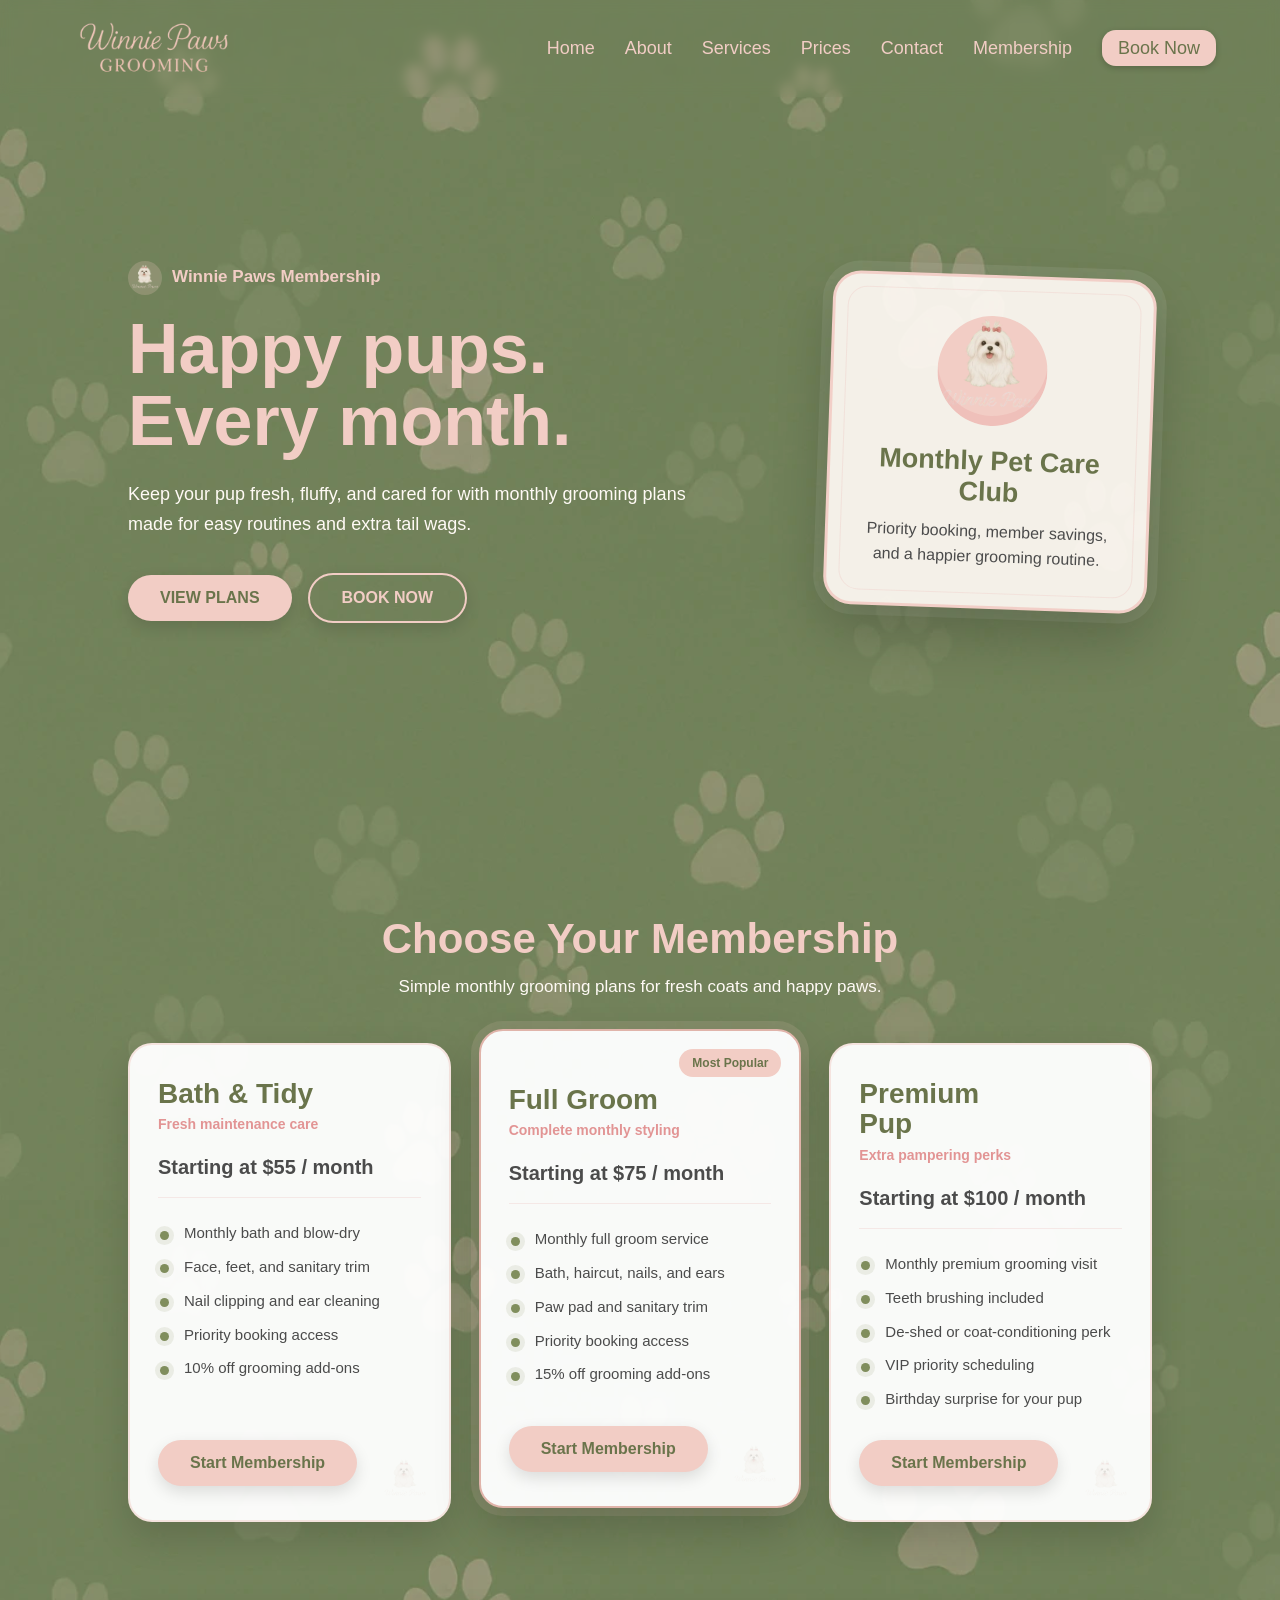
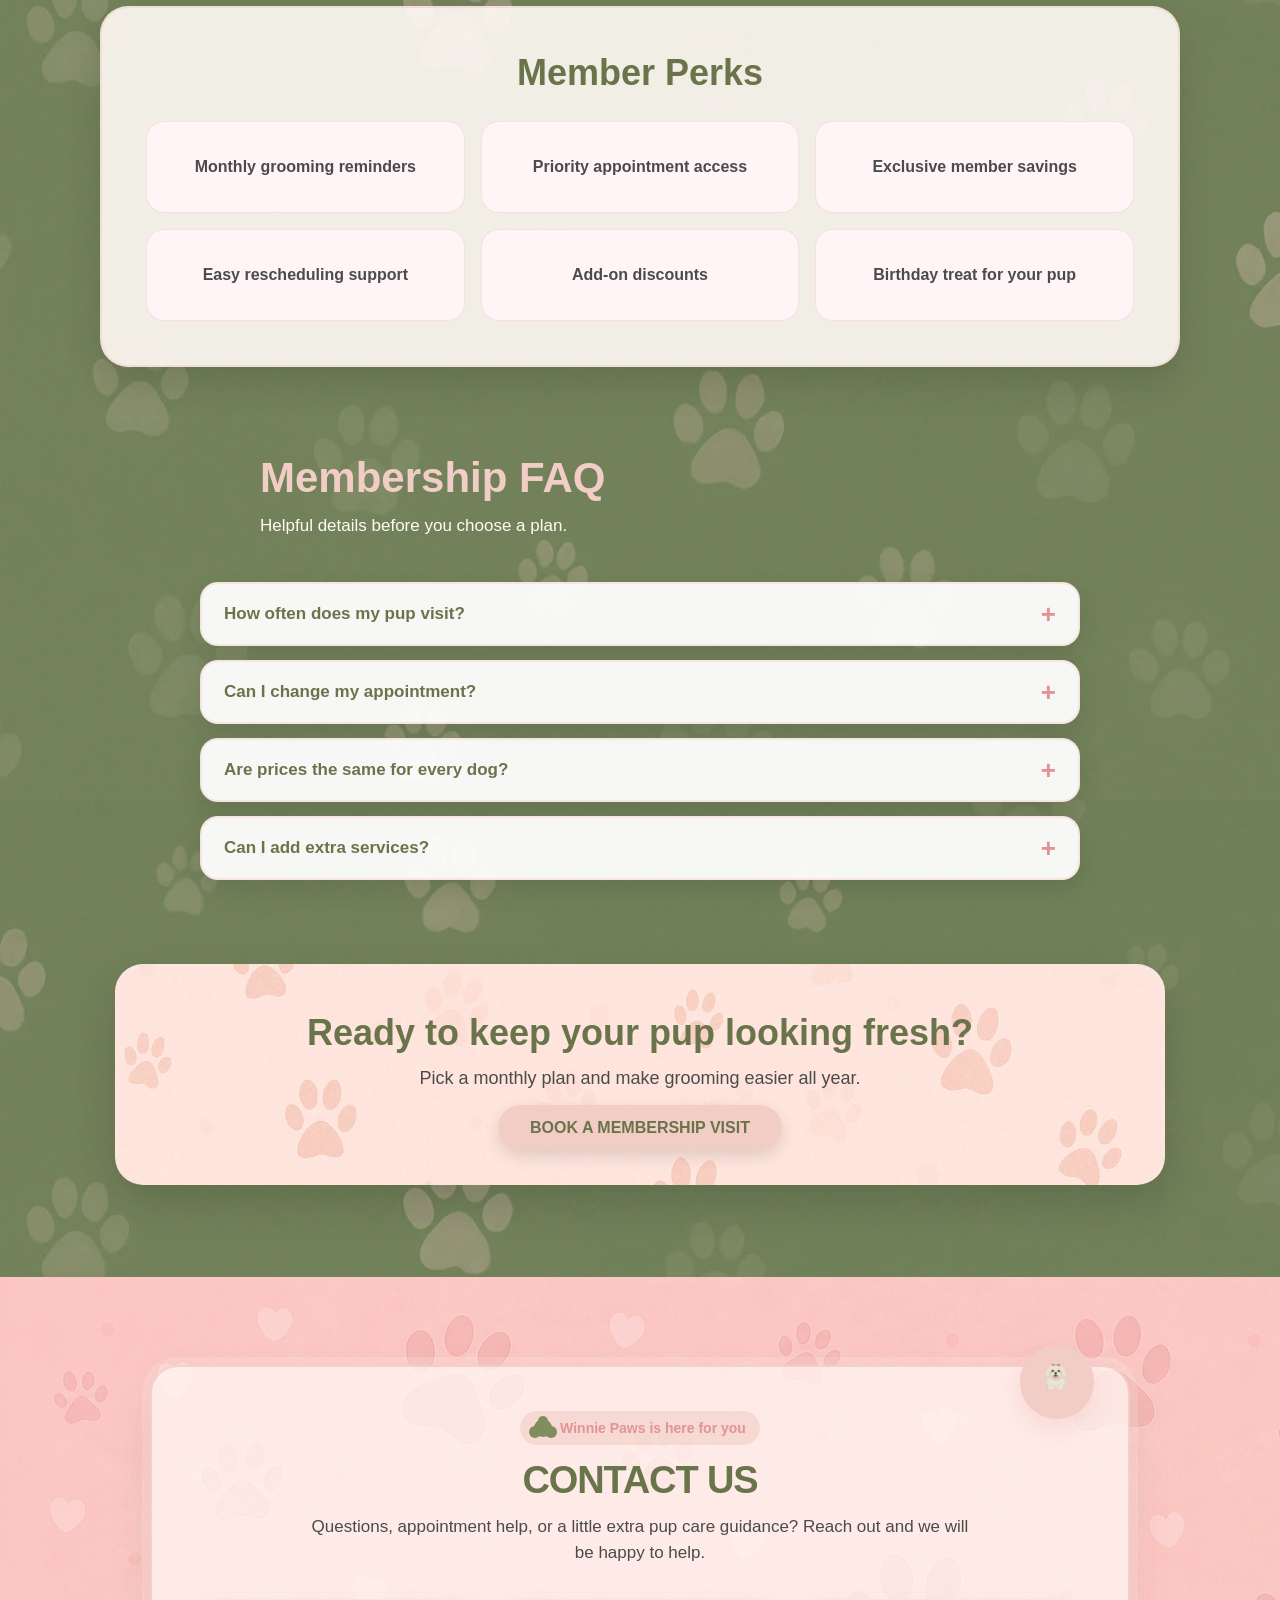
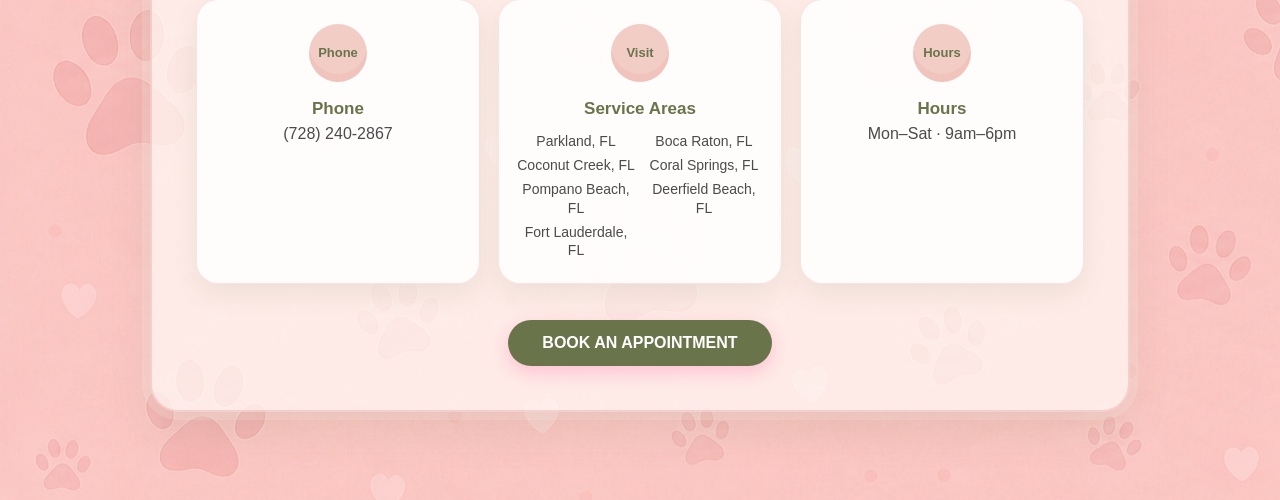
==== commit 057d491c: "Changing Contact Us section" ====
--- a/membership.html
+++ b/membership.html
@@ -163,10 +163,38 @@
 
     <footer id="contact" class="contact-section">
       <div class="contact-inner">
-        <h2>CONTACT US</h2>
-        <p><strong>Phone:</strong> (728) 240-2867</p>
-        <p><strong>Location:</strong> Pompano, FL</p>
-        <p><strong>Hours:</strong> Mon-Sat · 9am-6pm</p>
+        <div class="contact-heading">
+          <span class="contact-badge">Winnie Paws is here for you</span>
+          <h2>CONTACT US</h2>
+          <p>Questions, appointment help, or a little extra pup care guidance? Reach out and we will be happy to help.</p>
+        </div>
+
+        <div class="contact-cards">
+          <div class="contact-card">
+            <span class="contact-icon">Phone</span>
+            <p><strong>Phone</strong><br>(728) 240-2867</p>
+          </div>
+
+          <div class="contact-card">
+            <span class="contact-icon">Visit</span>
+            <p><strong>Service Areas</strong></p>
+            <ul class="contact-service-areas">
+              <li>Parkland, FL</li>
+              <li>Boca Raton, FL</li>
+              <li>Coconut Creek, FL</li>
+              <li>Coral Springs, FL</li>
+              <li>Pompano Beach, FL</li>
+              <li>Deerfield Beach, FL</li>
+              <li>Fort Lauderdale, FL</li>
+            </ul>
+          </div>
+
+          <div class="contact-card">
+            <span class="contact-icon">Hours</span>
+            <p><strong>Hours</strong><br>Mon–Sat · 9am–6pm</p>
+          </div>
+        </div>
+
         <a href="#" class="btn open-booking">BOOK AN APPOINTMENT</a>
       </div>
     </footer>
@@ -209,6 +237,12 @@
     <!-- Calendly script (required for embedded widget) -->
     <script src="https://assets.calendly.com/assets/external/widget.js"></script>
 
+    <script>
+      window.MEMBERSHIP_CALENDLY_URL = "https://calendly.com/winniepaws2323/new-meeting-clone?hide_gdpr_banner=1&background_color=fffaf5&text_color=000000&primary_color=e29494";
+    </script>
+
+    <script src="main.js" defer></script>
+    
     <!-- Your main JS -->
     <script src="main.js" defer></script>
   </body>
--- a/styles.css
+++ b/styles.css
@@ -1261,49 +1261,104 @@
 .membership-section {
   background-color: var(--pink);
   background-image: url("./img/hero-bg2.webp");
-  padding: 80px 10%;
+  padding: 92px 10%;
+  overflow: hidden;
 }
 
 .membership-inner {
-  max-width: 1100px;
+  max-width: 1120px;
   margin: 0 auto;
   display: flex;
-  gap: 50px;
+  gap: clamp(38px, 7vw, 84px);
   align-items: center;
   justify-content: space-between;
   flex-wrap: wrap;
+  position: relative;
+}
+
+.membership-inner::before,
+.membership-inner::after {
+  content: "";
+  position: absolute;
+  border-radius: 50%;
+  pointer-events: none;
+}
+
+.membership-inner::before {
+  width: 74px;
+  height: 74px;
+  top: -28px;
+  right: 30%;
+  background: rgba(255, 250, 245, 0.42);
+  box-shadow: inset 0 0 0 2px rgba(226, 148, 148, 0.16);
+}
+
+.membership-inner::after {
+  width: 48px;
+  height: 48px;
+  bottom: -16px;
+  left: 44%;
+  background-image: url("./img/winni1.webp");
+  background-position: center;
+  background-repeat: no-repeat;
+  background-size: contain;
+  opacity: 0.14;
 }
 
 .membership-text {
-  flex: 1;
+  flex: 1 1 500px;
   min-width: 280px;
+  max-width: 610px;
+  position: relative;
+  z-index: 1;
 }
 
 .membership-badge {
-  display: inline-block;
+  display: inline-flex;
+  align-items: center;
+  gap: 9px;
+  padding: 8px 14px;
+  border-radius: 999px;
+  background: rgba(255, 250, 245, 0.66);
   color: var(--third-color);
-  font-weight: 700;
+  font-size: 14px;
+  font-weight: 800;
   margin-bottom: 16px;
+  box-shadow: 0 6px 16px rgba(226, 148, 148, 0.14);
+}
+
+.membership-badge::before {
+  content: "";
+  width: 22px;
+  height: 22px;
+  border-radius: 50%;
+  background-image: url("./img/winni1.webp");
+  background-position: center;
+  background-repeat: no-repeat;
+  background-size: contain;
 }
 
 .membership-text h2 {
   color: var(--green-dark);
-  font-size: 42px;
-  line-height: 1.1;
-  margin-bottom: 18px;
+  font-size: clamp(36px, 4.1vw, 50px);
+  line-height: 1.08;
+  margin-bottom: 20px;
+  max-width: 590px;
 }
 
 .membership-text p {
   color: var(--text-dark);
   font-size: 18px;
-  line-height: 1.6;
-  max-width: 520px;
-  margin-bottom: 28px;
+  line-height: 1.68;
+  max-width: 545px;
+  margin-bottom: 30px;
 }
 
 .membership-btn {
+  display: inline-block;
   background-color: var(--green-dark);
   color: #fff;
+  box-shadow: 0 12px 24px rgba(106, 116, 75, 0.22);
 }
 
 .membership-btn:hover {
@@ -1311,35 +1366,81 @@
 }
 
 .membership-card {
-  flex: 1;
+  flex: 0 1 430px;
   min-width: 280px;
-  background: rgba(255, 250, 245, 0.75);
-  border: 2px solid rgba(226, 148, 148, 0.35);
-  border-radius: 28px;
-  padding: 34px;
-  box-shadow: 0 10px 26px rgba(0,0,0,0.10);
+  background: rgba(255, 250, 245, 0.94);
+  border: 2px solid rgba(226, 148, 148, 0.3);
+  border-radius: 26px;
+  padding: 38px 34px;
+  box-shadow:
+    0 20px 44px rgba(106, 116, 75, 0.14),
+    0 0 0 6px rgba(255, 250, 245, 0.14);
+  position: relative;
+  z-index: 1;
+  overflow: hidden;
+}
+
+.membership-card::after {
+  content: "";
+  width: 78px;
+  height: 78px;
+  position: absolute;
+  right: -18px;
+  top: -18px;
+  border-radius: 50%;
+  background: var(--pink);
+  opacity: 0.5;
+}
+
+.membership-card-kicker {
+  display: block;
+  color: var(--third-color);
+  font-size: 13px;
+  font-weight: 800;
+  letter-spacing: 0.04em;
+  text-transform: uppercase;
+  margin-bottom: 9px;
 }
 
 .membership-card h3 {
   color: var(--green-dark);
-  font-size: 26px;
-  margin-bottom: 20px;
+  font-size: 28px;
+  line-height: 1.16;
+  margin-bottom: 24px;
+  max-width: 310px;
+  position: relative;
+  z-index: 1;
 }
 
 .membership-card ul {
   list-style: none;
   display: grid;
-  gap: 14px;
+  gap: 15px;
+  position: relative;
+  z-index: 1;
 }
 
 .membership-card li {
+  display: flex;
+  align-items: flex-start;
+  gap: 11px;
   color: var(--text-dark);
   font-size: 16px;
+  line-height: 1.5;
 }
 
 .membership-card li::before {
-  content: "🐾";
-  margin-right: 10px;
+  content: "";
+  flex: 0 0 auto;
+  width: 20px;
+  height: 20px;
+  margin-top: 1px;
+  border-radius: 50%;
+  background-color: rgba(128, 142, 93, 0.14);
+  background-image: url("./img/winni1.webp");
+  background-position: center;
+  background-repeat: no-repeat;
+  background-size: 15px;
 }
 
 @media (max-width: 700px) {
@@ -1349,35 +1450,141 @@
 
   .membership-section {
     text-align: center;
+    padding: 66px 6%;
+  }
+
+  .membership-inner {
+    gap: 32px;
+    justify-content: center;
+  }
+
+  .membership-inner::before {
+    top: -24px;
+    right: -18px;
+  }
+
+  .membership-inner::after {
+    display: none;
+  }
+
+  .membership-badge {
+    justify-content: center;
+    margin-bottom: 18px;
   }
 
   .membership-text h2 {
-    font-size: 32px;
-  }
-
-  .membership-text p {
+    max-width: 360px;
     margin-left: auto;
     margin-right: auto;
+    font-size: 33px;
+    line-height: 1.14;
+  }
+
+  .membership-text p {
+    max-width: 350px;
+    margin-left: auto;
+    margin-right: auto;
+    margin-bottom: 28px;
+    font-size: 16px;
+    line-height: 1.68;
+  }
+
+  .membership-btn {
+    width: min(100%, 340px);
+    text-align: center;
+    padding: 16px 20px;
+  }
+
+  .membership-card {
+    width: min(100%, 380px);
+    flex-basis: auto;
+    min-width: 0;
+    padding: 30px 22px;
+    text-align: left;
+  }
+
+  .membership-card h3 {
+    font-size: 24px;
+  }
+
+  .membership-card li {
+    font-size: 15px;
+    line-height: 1.55;
   }
 }
 
 /* ==== CONTACT SECTION ==== */
 .contact-section {
-  background-image: url("./img/hero-bg2.webp");
-  padding: 80px 10%;
+  background-image: url("./img/hero-bg6.webp");
+  padding: 88px 10%;
   text-align: center;
   border-top: none;
+  overflow: hidden;
 }
 
 .contact-inner {
-  max-width: 600px;
-  margin: 0 auto; /* centers the whole block */
+  max-width: 980px;
+  margin: 0 auto;
+  padding: 44px;
+  border: 2px solid rgba(226, 148, 148, 0.32);
+  border-radius: 28px;
+  background: rgba(255, 250, 245, 0.72);
+  box-shadow:
+    0 18px 42px rgba(106, 116, 75, 0.13),
+    0 0 0 8px rgba(255, 250, 245, 0.16);
+  position: relative;
+}
+
+.contact-inner::before {
+  content: "";
+  width: 74px;
+  height: 74px;
+  position: absolute;
+  top: -22px;
+  right: 34px;
+  border-radius: 50%;
+  background-color: var(--pink);
+  background-image: url("./img/winni1.webp");
+  background-position: center;
+  background-repeat: no-repeat;
+  background-size: 46px;
+  box-shadow: 0 10px 26px rgba(226, 148, 148, 0.22);
+}
+
+.contact-heading {
+  max-width: 680px;
+  margin: 0 auto 30px;
+}
+
+.contact-badge {
+  display: inline-flex;
+  align-items: center;
+  gap: 8px;
+  margin-bottom: 14px;
+  padding: 8px 14px;
+  border-radius: 999px;
+  background: rgba(242, 205, 197, 0.58);
+  color: var(--third-color);
+  font-size: 14px;
+  font-weight: 800;
+}
+
+.contact-badge::before {
+  content: "";
+  width: 18px;
+  height: 18px;
+  border-radius: 50%;
+  background: var(--green);
+  box-shadow:
+    8px 4px 0 -3px var(--green),
+    -8px 4px 0 -3px var(--green),
+    0 -7px 0 -4px var(--green);
 }
 
 .contact-section h2 {
   color: var(--green-dark);
-  font-size: 32px;
-  margin-bottom: 20px;
+  font-size: 38px;
+  margin-bottom: 12px;
   font-weight: 700;
   letter-spacing: -0.03em;
 }
@@ -1385,12 +1592,64 @@
 .contact-section p {
   font-size: 16px;
   color: var(--text-dark);
-  margin-bottom: 8px;
+  line-height: 1.55;
+}
+
+.contact-heading p {
+  font-size: 17px;
+}
+
+.contact-cards {
+  display: grid;
+  grid-template-columns: repeat(3, minmax(0, 1fr));
+  gap: 18px;
+  margin: 32px 0 8px;
+}
+
+.contact-card {
+  padding: 24px 18px;
+  border: 1px solid rgba(226, 148, 148, 0.24);
+  border-radius: 22px;
+  background: rgba(255, 255, 255, 0.86);
+  box-shadow: 0 10px 24px rgba(106, 116, 75, 0.1);
+}
+
+.contact-icon {
+  width: 58px;
+  height: 58px;
+  display: grid;
+  place-items: center;
+  margin: 0 auto 14px;
+  border-radius: 50%;
+  background: var(--pink);
+  color: var(--green-dark);
+  font-size: 13px;
+  font-weight: 800;
+  box-shadow: inset 0 -8px 0 rgba(226, 148, 148, 0.18);
+}
+
+.contact-card strong {
+  color: var(--green-dark);
+  font-size: 17px;
+}
+
+.contact-service-areas {
+  list-style: none;
+  display: grid;
+  grid-template-columns: repeat(2, minmax(0, 1fr));
+  gap: 6px 10px;
+  margin-top: 10px;
+}
+
+.contact-service-areas li {
+  color: var(--text-dark);
+  font-size: 14px;
+  line-height: 1.3;
 }
 
 .contact-section .btn {
   display: inline-block;
-  margin-top: 25px; /* space above button */
+  margin-top: 28px;
   padding: 14px 34px;
   font-size: 16px;
   border-radius: 30px;
@@ -1407,6 +1666,76 @@
   transform: translatey(-3px);
 }
 
+@media (max-width: 760px) {
+  .contact-section {
+    padding: 64px 6%;
+  }
+
+  .contact-inner {
+    width: 100%;
+    padding: 38px 22px 32px;
+    text-align: center;
+  }
+
+  .contact-inner::before {
+    width: 60px;
+    height: 60px;
+    top: -18px;
+    right: 20px;
+    background-size: 38px;
+  }
+
+  .contact-section h2 {
+    font-size: 32px;
+  }
+
+  .contact-heading p {
+    font-size: 16px;
+    line-height: 1.65;
+  }
+
+  .contact-cards {
+    grid-template-columns: 1fr;
+    gap: 18px;
+    margin-top: 28px;
+  }
+
+  .contact-card {
+    width: 100%;
+    min-width: 0;
+    padding: 24px 18px;
+    text-align: center;
+  }
+
+  .contact-icon {
+    margin-bottom: 16px;
+  }
+
+  .contact-card p {
+    line-height: 1.6;
+  }
+
+  .contact-service-areas {
+    grid-template-columns: 1fr;
+    gap: 8px;
+    margin-top: 12px;
+    text-align: center;
+  }
+
+  .contact-service-areas li {
+    font-size: 15px;
+    line-height: 1.45;
+  }
+
+  .contact-section .btn {
+    width: 100%;
+    max-width: 340px;
+    margin-top: 30px;
+    padding: 16px 20px;
+    text-align: center;
+  }
+}
+
 /* global tiny-screen tweak */
 @media (max-width: 400px) {
   section {
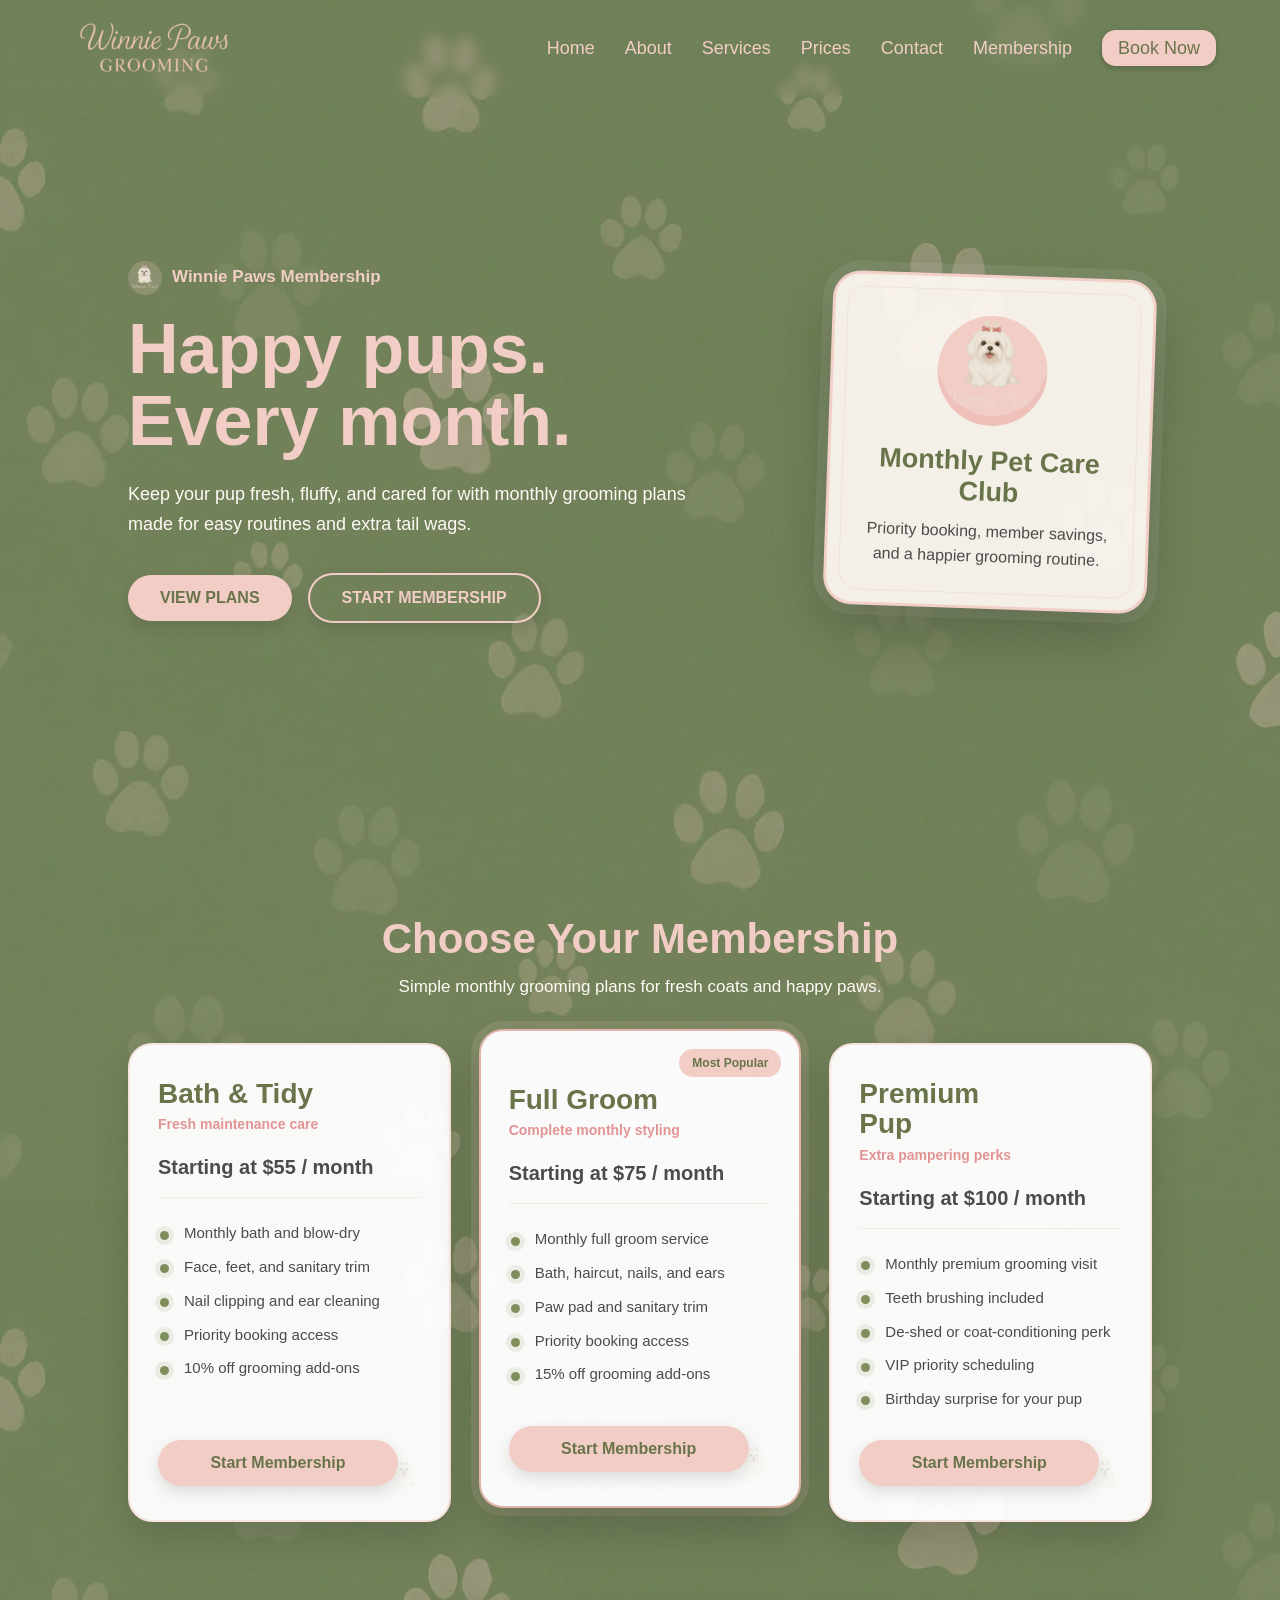
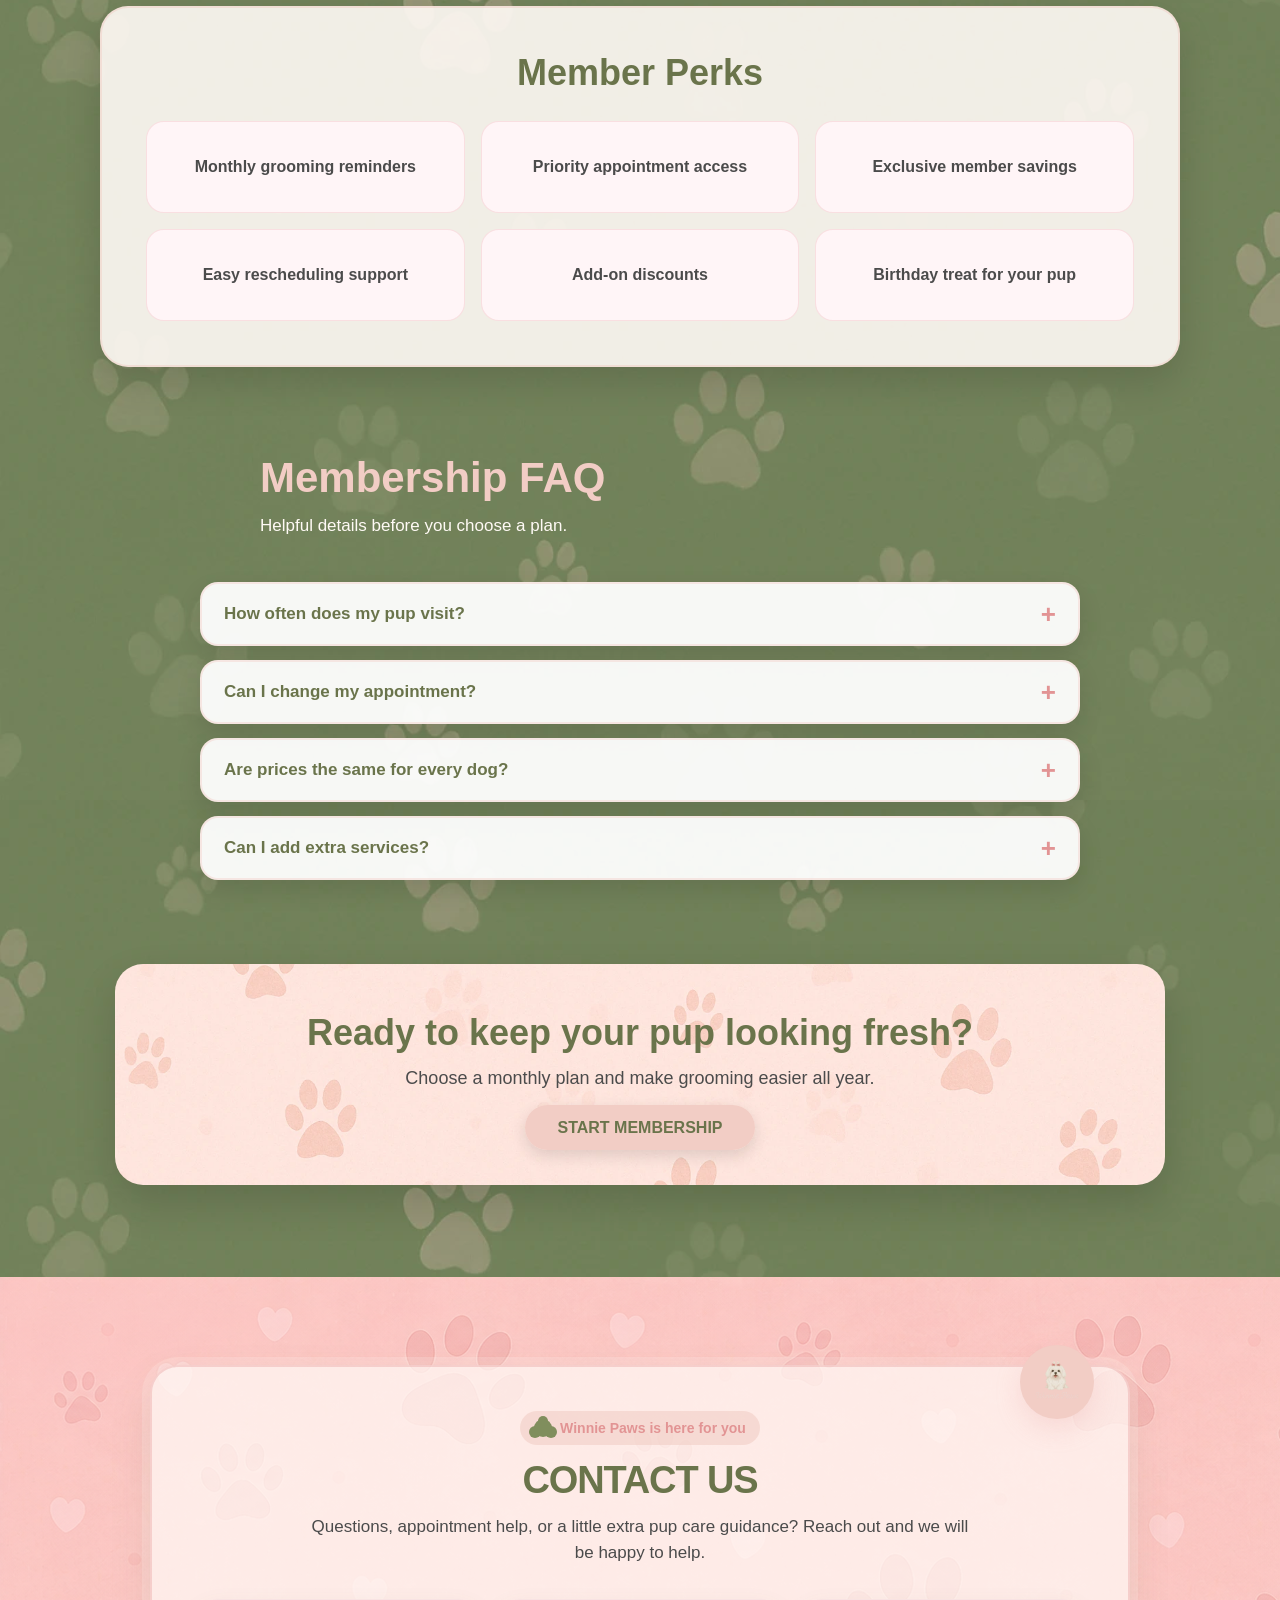
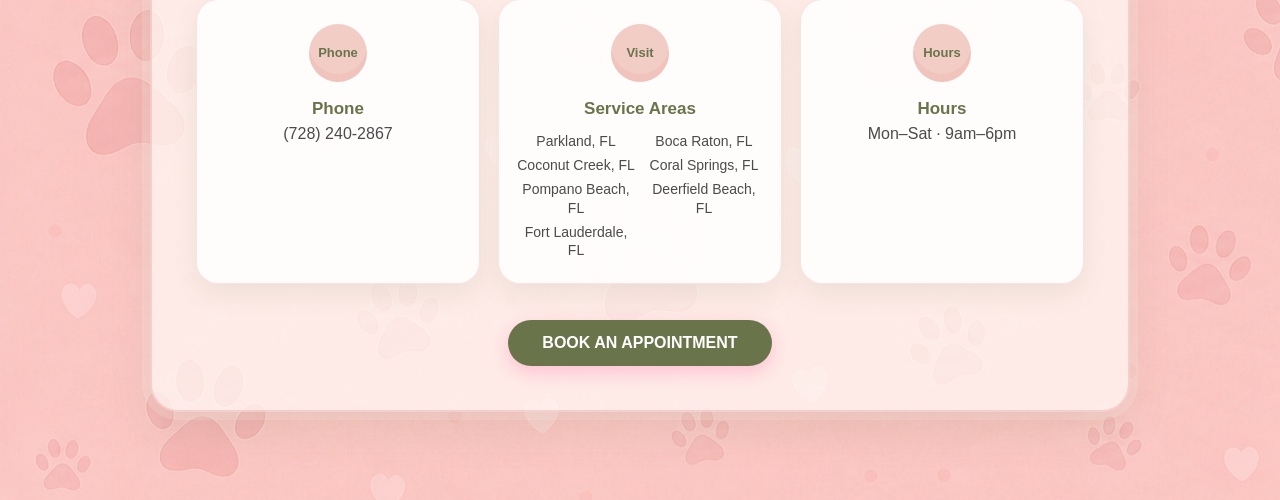
==== commit 59274818: "Adding membership stripe payment" ====
--- a/membership.html
+++ b/membership.html
@@ -9,6 +9,16 @@
     <link href="https://assets.calendly.com/assets/external/widget.css" rel="stylesheet">
     <link rel="icon" type="image/png" href="./img/winni1.webp"/>
     <link rel="preload" as="image" href="./img/hero-bg.webp" type="image/webp">
+
+    <!-- Google tag (gtag.js) -->
+    <script async src="https://www.googletagmanager.com/gtag/js?id=G-9YY2455FBP"></script>
+    <script>
+      window.dataLayer = window.dataLayer || [];
+      function gtag(){dataLayer.push(arguments);}
+      gtag('js', new Date());
+
+      gtag('config', 'G-9YY2455FBP');
+    </script>
   </head>
 
   <body>
@@ -50,7 +60,7 @@
           </p>
           <div class="membership-hero__actions hero-actions">
             <a href="#plans" class="btn">VIEW PLANS</a>
-            <a href="#" class="btn btn-outline open-booking">BOOK NOW</a>
+            <a href="#plans" class="btn btn-outline">START MEMBERSHIP</a>
           </div>
         </div>
 
@@ -79,7 +89,9 @@
               <li>Priority booking access</li>
               <li>10% off grooming add-ons</li>
             </ul>
-            <a href="#" class="btn open-booking">Start Membership</a>
+            <div class="membership-plan__action">
+              <a href="https://buy.stripe.com/test_bJeaEQ0gpbEv5Up4yu2wU00" class="btn membership-start" data-plan="bath-tidy">Start Membership</a>
+            </div>
           </article>
 
           <article class="membership-plan membership-plan--featured plan-card featured">
@@ -94,7 +106,9 @@
               <li>Priority booking access</li>
               <li>15% off grooming add-ons</li>
             </ul>
-            <a href="#" class="btn open-booking">Start Membership</a>
+            <div class="membership-plan__action">
+              <a href="https://buy.stripe.com/test_4gMfZae7f9wnciNe942wU01" class="btn membership-start" data-plan="full-groom">Start Membership</a>
+            </div>
           </article>
 
           <article class="membership-plan plan-card">
@@ -108,7 +122,9 @@
               <li>VIP priority scheduling</li>
               <li>Birthday surprise for your pup</li>
             </ul>
-            <a href="#" class="btn open-booking">Start Membership</a>
+            <div class="membership-plan__action">
+              <a href="#" class="btn membership-start" data-plan="premium-pup">Start Membership</a>
+            </div>
           </article>
         </div>
       </section>
@@ -156,8 +172,8 @@
 
       <section class="membership-cta" aria-labelledby="membership-cta-title">
         <h2 id="membership-cta-title">Ready to keep your pup looking fresh?</h2>
-        <p>Pick a monthly plan and make grooming easier all year.</p>
-        <a href="#" class="btn open-booking">BOOK A MEMBERSHIP VISIT</a>
+        <p>Choose a monthly plan and make grooming easier all year.</p>
+        <a href="#plans" class="btn">START MEMBERSHIP</a>
       </section>
     </main>
 
@@ -237,12 +253,6 @@
     <!-- Calendly script (required for embedded widget) -->
     <script src="https://assets.calendly.com/assets/external/widget.js"></script>
 
-    <script>
-      window.MEMBERSHIP_CALENDLY_URL = "https://calendly.com/winniepaws2323/new-meeting-clone?hide_gdpr_banner=1&background_color=fffaf5&text_color=000000&primary_color=e29494";
-    </script>
-
-    <script src="main.js" defer></script>
-    
     <!-- Your main JS -->
     <script src="main.js" defer></script>
   </body>
--- a/membership.css
+++ b/membership.css
@@ -268,11 +268,39 @@
   box-shadow: 0 0 0 5px rgba(128, 142, 93, 0.13);
 }
 
-.membership-plan > a {
-  align-self: flex-start;
+.membership-plan__action {
+  width: min(100%, 240px);
   margin-top: auto;
-  min-width: 158px;
+  display: flex;
+  flex-direction: column;
+  align-items: stretch;
+}
+
+.membership-plan__action > a {
+  width: 100%;
+  min-width: 0;
   text-align: center;
+}
+
+.membership-plan__note {
+  width: 100%;
+  margin-top: 6px;
+  display: inline-flex;
+  align-items: flex-start;
+  justify-content: center;
+  gap: 6px;
+  color: rgba(75, 75, 75, 0.56);
+  font-size: 12px;
+  line-height: 1.45;
+  text-align: center;
+}
+
+.membership-plan__note-icon {
+  flex: 0 0 auto;
+  margin-top: 0.18em;
+  font-size: 10px;
+  line-height: 1;
+  opacity: 0.45;
 }
 
 .membership-perks {
@@ -579,9 +607,12 @@
     padding-left: 24px;
   }
 
-  .membership-plan > a {
+  .membership-plan__action {
     width: 100%;
-    min-width: 0;
+  }
+
+  .membership-plan__note {
+    margin-top: 6px;
   }
 
   .membership-perks {
